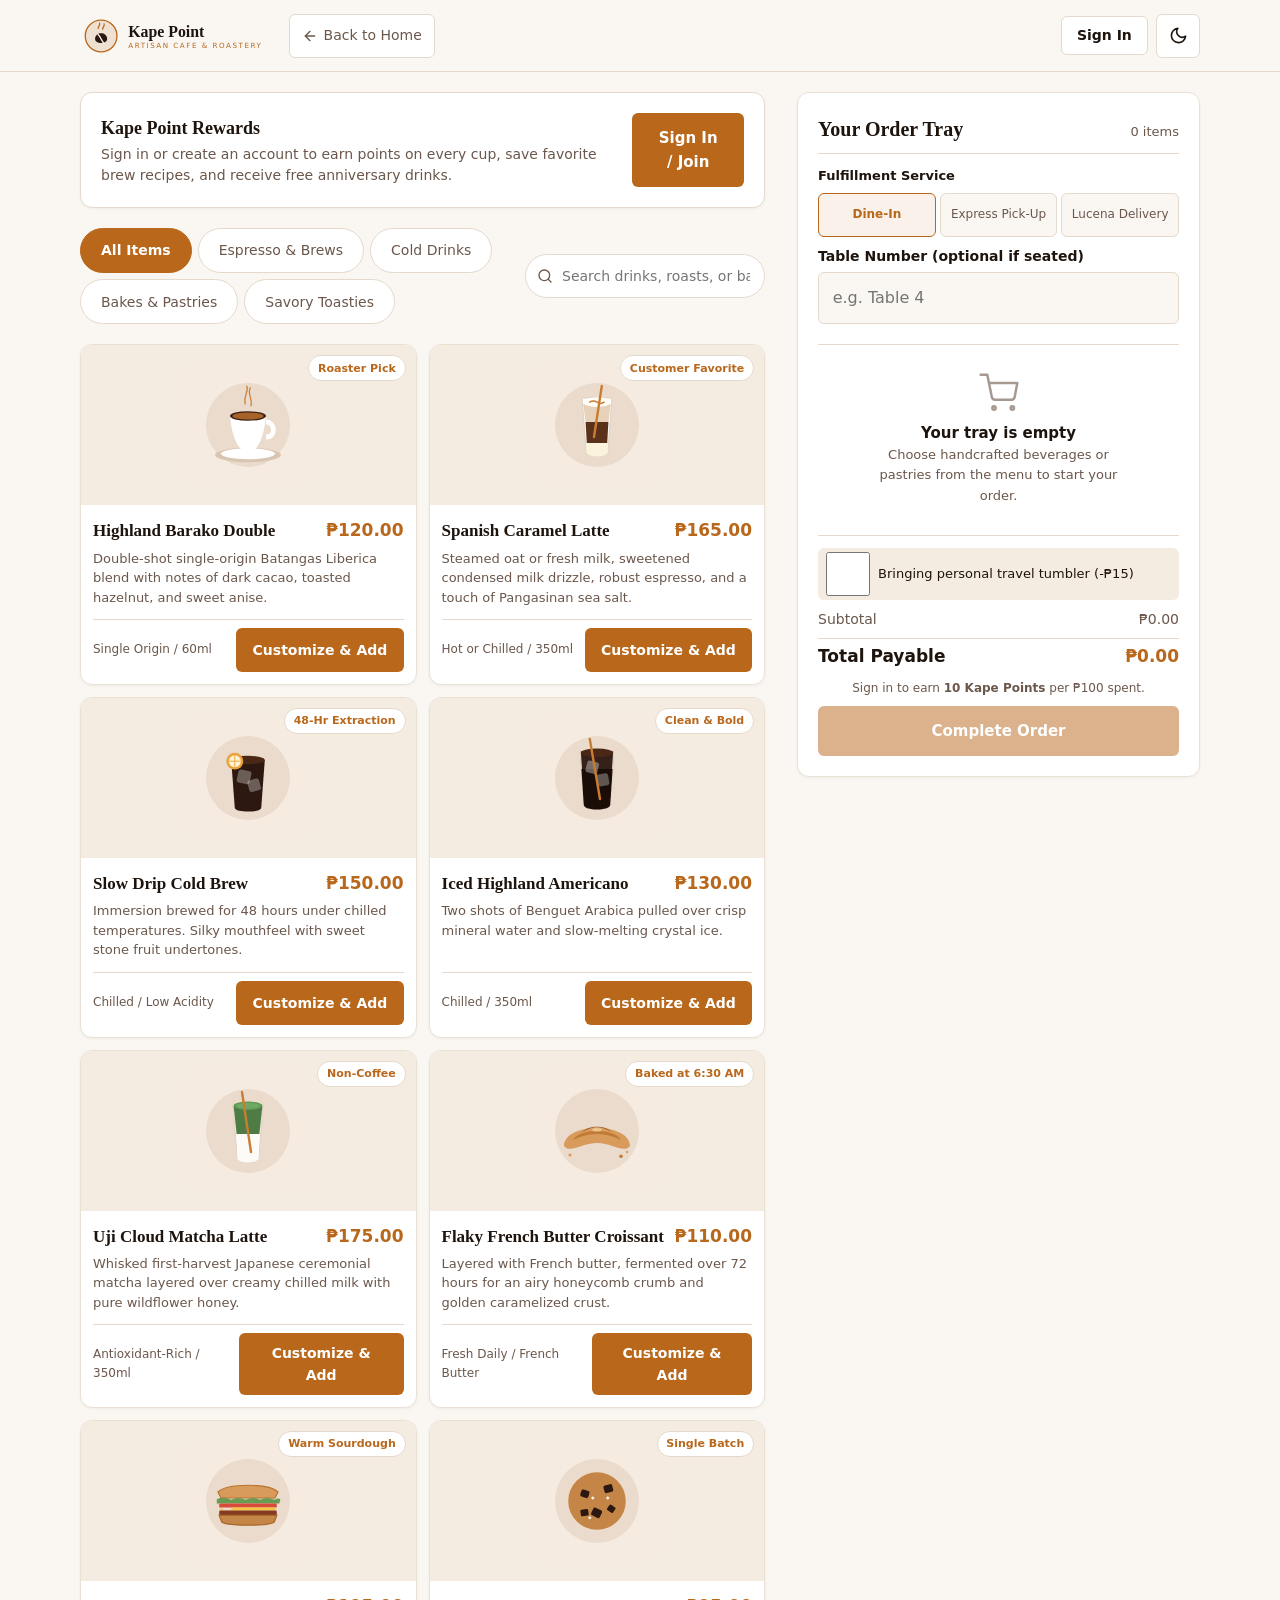
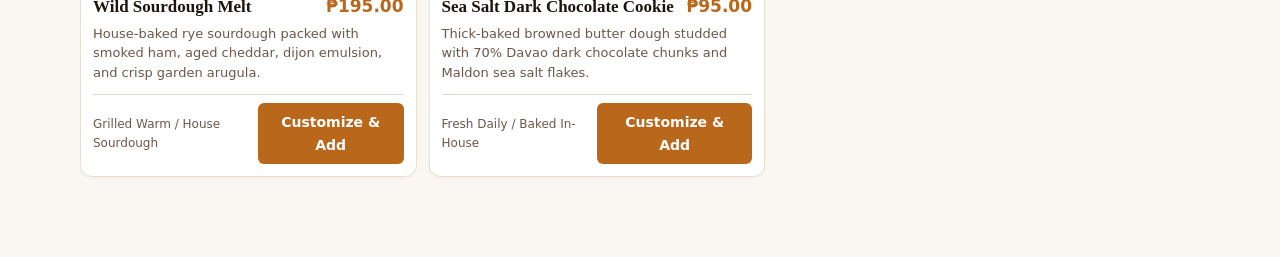
==== order.html @ 89e643cf "feat: implement online ordering portal with authentication, live tray, item customization, and recei" ====
<!DOCTYPE html>
<html lang="en">
<head>
  <meta charset="UTF-8">
  <meta name="viewport" content="width=device-width, initial-scale=1.0">
  <meta name="description" content="Kape Point Cafe - Order handcrafted single-origin coffee and artisan sourdough pastries online for dine-in table delivery or express pickup.">
  <title>Order Online | Kape Point Cafe &amp; Roastery</title>
  <link rel="stylesheet" href="./style.css">
</head>
<body class="order-page-body">
  <!-- Ordering Header -->
  <header class="site-header order-header" id="order-header">
    <div class="header-container">
      <div class="order-header-left">
        <a href="./index.html" class="brand-link" aria-label="Return to Kape Point Cafe Homepage">
          <svg class="brand-logo-svg" xmlns="http://www.w3.org/2000/svg" viewBox="0 0 250 56" width="180" height="42" fill="none" aria-hidden="true">
            <g transform="translate(6, 6)">
              <circle cx="22" cy="22" r="21" fill="var(--color-accent)" fill-opacity="0.15" stroke="var(--color-accent)" stroke-width="1.75"/>
              <path d="M14 26 C14 16, 30 16, 30 26 C30 33, 14 33, 14 26 Z" fill="var(--color-primary-mark)"/>
              <path d="M18 20 C22 24, 22 28, 26 32" stroke="var(--color-bg)" stroke-width="1.8" stroke-linecap="round"/>
              <path d="M18 12 C18 9, 21 8, 20 5" stroke="var(--color-accent)" stroke-width="1.6" stroke-linecap="round"/>
              <path d="M24 13 C24 10, 27 9, 26 6" stroke="var(--color-accent)" stroke-width="1.6" stroke-linecap="round"/>
            </g>
            <text x="64" y="29" font-family="Georgia, serif" font-size="21" font-weight="600" fill="var(--color-text)" class="brand-text-name">Kape Point</text>
            <text x="64" y="44" font-family="system-ui, -apple-system, sans-serif" font-size="9.5" font-weight="500" letter-spacing="2" fill="var(--color-accent)">ARTISAN CAFE &amp; ROASTERY</text>
          </svg>
        </a>
        <a href="./index.html" class="back-link">
          <svg width="16" height="16" viewBox="0 0 24 24" fill="none" stroke="currentColor" stroke-width="2" stroke-linecap="round" stroke-linejoin="round" aria-hidden="true"><line x1="19" y1="12" x2="5" y2="12"></line><polyline points="12 19 5 12 12 5"></polyline></svg>
          <span>Back to Home</span>
        </a>
      </div>

      <div class="order-header-right">
        <!-- Auth User State Container -->
        <div id="auth-header-container">
          <!-- Populated dynamically by order.js: either Sign In button or User Profile Badge -->
        </div>

        <!-- Theme Toggle -->
        <button id="theme-toggle" class="btn-icon theme-toggle-btn" aria-label="Toggle Dark and Light Mode" title="Toggle theme">
          <svg class="sun-icon" xmlns="http://www.w3.org/2000/svg" width="19" height="19" viewBox="0 0 24 24" fill="none" stroke="currentColor" stroke-width="2" stroke-linecap="round" stroke-linejoin="round" aria-hidden="true">
            <circle cx="12" cy="12" r="5"></circle>
            <line x1="12" y1="1" x2="12" y2="3"></line>
            <line x1="12" y1="21" x2="12" y2="23"></line>
            <line x1="4.22" y1="4.22" x2="5.64" y2="5.64"></line>
            <line x1="18.36" y1="18.36" x2="19.78" y2="19.78"></line>
            <line x1="1" y1="12" x2="3" y2="12"></line>
            <line x1="21" y1="12" x2="23" y2="12"></line>
            <line x1="4.22" y1="19.78" x2="5.64" y2="18.36"></line>
            <line x1="18.36" y1="5.64" x2="19.78" y2="4.22"></line>
          </svg>
          <svg class="moon-icon" xmlns="http://www.w3.org/2000/svg" width="19" height="19" viewBox="0 0 24 24" fill="none" stroke="currentColor" stroke-width="2" stroke-linecap="round" stroke-linejoin="round" aria-hidden="true">
            <path d="M21 12.79A9 9 0 1 1 11.21 3 7 7 0 0 0 21 12.79z"></path>
          </svg>
        </button>

        <!-- Mobile Floating Cart Toggle -->
        <button id="mobile-cart-toggle" class="btn btn-sm btn-primary mobile-cart-btn" aria-label="View Order Tray">
          <svg width="18" height="18" viewBox="0 0 24 24" fill="none" stroke="currentColor" stroke-width="2" stroke-linecap="round" stroke-linejoin="round" aria-hidden="true"><circle cx="9" cy="21" r="1"></circle><circle cx="20" cy="21" r="1"></circle><path d="M1 1h4l2.68 13.39a2 2 0 0 0 2 1.61h9.72a2 2 0 0 0 2-1.61L23 6H6"></path></svg>
          <span class="cart-badge-count" id="mobile-cart-count">0</span>
        </button>
      </div>
    </div>
  </header>

  <!-- Main Ordering Workspace -->
  <main class="order-main">
    <div class="container order-layout">
      <!-- Left Column: Catalog & Menu Browser -->
      <section class="order-catalog-section" aria-label="Order Menu Catalog">
        <!-- User Greeting & Rewards Banner -->
        <div class="rewards-banner" id="rewards-banner">
          <!-- Injected via order.js based on auth state -->
        </div>

        <!-- Catalog Toolbar: Search & Category Filter -->
        <div class="catalog-toolbar">
          <div class="order-filter-bar" role="tablist" aria-label="Filter Catalog">
            <button class="filter-btn active" data-category="all" role="tab" aria-selected="true">All Items</button>
            <button class="filter-btn" data-category="espresso" role="tab" aria-selected="false">Espresso &amp; Brews</button>
            <button class="filter-btn" data-category="cold" role="tab" aria-selected="false">Cold Drinks</button>
            <button class="filter-btn" data-category="pastry" role="tab" aria-selected="false">Bakes &amp; Pastries</button>
            <button class="filter-btn" data-category="savory" role="tab" aria-selected="false">Savory Toasties</button>
          </div>

          <div class="catalog-search-wrapper">
            <svg class="search-icon" width="16" height="16" viewBox="0 0 24 24" fill="none" stroke="currentColor" stroke-width="2" stroke-linecap="round" stroke-linejoin="round" aria-hidden="true"><circle cx="11" cy="11" r="8"></circle><line x1="21" y1="21" x2="16.65" y2="16.65"></line></svg>
            <input type="text" id="catalog-search" class="catalog-search-input" placeholder="Search drinks, roasts, or bakes..." aria-label="Search menu catalog">
          </div>
        </div>

        <!-- Catalog Items Grid -->
        <div class="order-grid" id="order-grid">
          <!-- Injected dynamically by order.js from menu database -->
        </div>
      </section>

      <!-- Right Column: Interactive Order Tray / Checkout Drawer -->
      <aside class="order-tray-sidebar" id="order-tray-sidebar" aria-label="Order Tray and Checkout">
        <div class="tray-container">
          <div class="tray-header">
            <h2 class="tray-title">Your Order Tray</h2>
            <span class="tray-item-counter" id="tray-item-counter">0 items</span>
          </div>

          <!-- Fulfillment Method Selector -->
          <div class="fulfillment-box">
            <label class="fulfillment-label">Fulfillment Service</label>
            <div class="fulfillment-options" role="radiogroup" aria-label="Fulfillment Type">
              <label class="fulfillment-pill active">
                <input type="radio" name="fulfillment" value="dine-in" checked>
                <span>Dine-In</span>
              </label>
              <label class="fulfillment-pill">
                <input type="radio" name="fulfillment" value="pickup">
                <span>Express Pick-Up</span>
              </label>
              <label class="fulfillment-pill">
                <input type="radio" name="fulfillment" value="delivery">
                <span>Lucena Delivery</span>
              </label>
            </div>

            <!-- Dynamic Detail Inputs based on fulfillment -->
            <div class="fulfillment-details" id="fulfillment-details">
              <div class="form-group" id="table-input-group">
                <label for="order-table-num">Table Number (optional if seated)</label>
                <input type="text" id="order-table-num" class="form-input" placeholder="e.g. Table 4">
              </div>
              <div class="form-group" id="address-input-group" style="display: none;">
                <label for="order-address">Delivery Address (Lucena City only)</label>
                <input type="text" id="order-address" class="form-input" placeholder="House/Bldg No., Street, Barangay">
              </div>
            </div>
          </div>

          <!-- Cart Items List Container -->
          <div class="tray-items-list" id="tray-items-list">
            <div class="empty-tray-state">
              <svg width="40" height="40" viewBox="0 0 24 24" fill="none" stroke="currentColor" stroke-width="1.5" stroke-linecap="round" stroke-linejoin="round" class="empty-icon" aria-hidden="true"><circle cx="9" cy="21" r="1"></circle><circle cx="20" cy="21" r="1"></circle><path d="M1 1h4l2.68 13.39a2 2 0 0 0 2 1.61h9.72a2 2 0 0 0 2-1.61L23 6H6"></path></svg>
              <p class="empty-title">Your tray is empty</p>
              <p class="empty-subtitle">Choose handcrafted beverages or pastries from the menu to start your order.</p>
            </div>
          </div>

          <!-- Pricing & Checkout Summary -->
          <div class="tray-summary">
            <!-- Tumbler discount perk -->
            <label class="discount-checkbox-label">
              <input type="checkbox" id="tumbler-discount-checkbox">
              <span>Bringing personal travel tumbler (-₱15)</span>
            </label>

            <div class="summary-line">
              <span>Subtotal</span>
              <span id="tray-subtotal">₱0.00</span>
            </div>
            <div class="summary-line discount-line" id="discount-row" style="display: none;">
              <span>Tumbler Discount</span>
              <span id="tray-discount">-₱15.00</span>
            </div>
            <div class="summary-line total-line">
              <span>Total Payable</span>
              <span class="total-amount" id="tray-total">₱0.00</span>
            </div>

            <!-- Points Earning Note -->
            <p class="points-reward-note" id="points-reward-note">
              Sign in to earn <strong>10 Kape Points</strong> per ₱100 spent.
            </p>

            <button id="checkout-btn" class="btn btn-primary btn-block checkout-submit-btn" disabled>
              Complete Order
            </button>
          </div>
        </div>
      </aside>
    </div>
  </main>

  <!-- Auth Modal: Sign In / Quick Guest Login -->
  <div class="modal-backdrop" id="auth-modal" role="dialog" aria-modal="true" aria-labelledby="auth-modal-title" aria-hidden="true">
    <div class="modal-container auth-modal-container">
      <div class="modal-header">
        <h2 id="auth-modal-title" class="modal-title">Sign In to Kape Point</h2>
        <button class="modal-close-btn" id="close-auth-modal-btn" aria-label="Close authentication dialog">&times;</button>
      </div>

      <div class="auth-modal-body">
        <p class="auth-modal-intro">
          Access your member perks, earn points on every handcrafted cup, and save your preferred coffee customization.
        </p>

        <!-- Quick Demo Sign-in for immediate testing -->
        <div class="quick-demo-auth">
          <button type="button" class="btn btn-secondary btn-block demo-signin-btn" id="quick-demo-btn">
            Quick Sign In as <strong>Juan Dela Cruz</strong> (120 Points)
          </button>
        </div>

        <div class="auth-divider">
          <span>Or sign in with email</span>
        </div>

        <form id="auth-form" class="auth-form" novalidate>
          <div class="form-feedback" id="auth-feedback" role="alert" aria-live="polite"></div>

          <div class="form-group">
            <label for="auth-name">Your Name</label>
            <input type="text" id="auth-name" class="form-input" placeholder="e.g. Maria Santos" required>
          </div>

          <div class="form-group">
            <label for="auth-email">Email Address</label>
            <input type="email" id="auth-email" class="form-input" placeholder="e.g. maria@example.com" required>
          </div>

          <button type="submit" class="btn btn-primary btn-block">Sign In &amp; Continue</button>
        </form>
      </div>
    </div>
  </div>

  <!-- Item Customization Modal -->
  <div class="modal-backdrop" id="customize-modal" role="dialog" aria-modal="true" aria-labelledby="customize-title" aria-hidden="true">
    <div class="modal-container customize-modal-container">
      <div class="modal-header">
        <div>
          <h2 id="customize-title" class="modal-title">Customize Item</h2>
          <span class="customize-base-price" id="customize-base-price">₱0.00</span>
        </div>
        <button class="modal-close-btn" id="close-customize-modal-btn" aria-label="Close customize dialog">&times;</button>
      </div>

      <div class="customize-modal-body">
        <!-- Item description summary -->
        <p class="customize-item-desc" id="customize-item-desc"></p>

        <!-- Milk Choice (only for coffee/drinks) -->
        <div class="custom-option-group" id="opt-milk-group">
          <label class="custom-group-label">Milk Selection</label>
          <div class="radio-pill-group">
            <label class="radio-pill active"><input type="radio" name="opt-milk" value="dairy" checked> Fresh Dairy (Included)</label>
            <label class="radio-pill"><input type="radio" name="opt-milk" value="oat"> Oat Milk (+₱30)</label>
            <label class="radio-pill"><input type="radio" name="opt-milk" value="almond"> Almond Milk (+₱30)</label>
          </div>
        </div>

        <!-- Sweetness Level -->
        <div class="custom-option-group" id="opt-sweet-group">
          <label class="custom-group-label">Sweetness Level</label>
          <div class="radio-pill-group">
            <label class="radio-pill active"><input type="radio" name="opt-sweet" value="100%" checked> 100% (Standard)</label>
            <label class="radio-pill"><input type="radio" name="opt-sweet" value="70%"> 70% (Less Sweet)</label>
            <label class="radio-pill"><input type="radio" name="opt-sweet" value="50%"> 50% (Half Sweet)</label>
            <label class="radio-pill"><input type="radio" name="opt-sweet" value="0%"> 0% (Unsweetened)</label>
          </div>
        </div>

        <!-- Temperature -->
        <div class="custom-option-group" id="opt-temp-group">
          <label class="custom-group-label">Serving Style</label>
          <div class="radio-pill-group">
            <label class="radio-pill active"><input type="radio" name="opt-temp" value="iced" checked> Chilled over Ice</label>
            <label class="radio-pill"><input type="radio" name="opt-temp" value="hot"> Steamed Hot</label>
          </div>
        </div>

        <!-- Extra Shot -->
        <div class="custom-option-group" id="opt-shot-group">
          <label class="custom-group-label">Espresso Intensity</label>
          <div class="radio-pill-group">
            <label class="radio-pill active"><input type="radio" name="opt-shot" value="standard" checked> Standard Extraction</label>
            <label class="radio-pill"><input type="radio" name="opt-shot" value="extra"> + Extra Highland Shot (+₱40)</label>
          </div>
        </div>

        <!-- Special Instruction -->
        <div class="form-group">
          <label for="customize-notes">Special Barista Instruction</label>
          <input type="text" id="customize-notes" class="form-input" placeholder="e.g. Less ice, extra hot, separate syrup">
        </div>

        <!-- Quantity Controls -->
        <div class="customize-qty-bar">
          <span class="qty-label">Quantity</span>
          <div class="qty-stepper">
            <button type="button" class="qty-btn" id="qty-minus" aria-label="Decrease quantity">-</button>
            <span class="qty-value" id="qty-val">1</span>
            <button type="button" class="qty-btn" id="qty-plus" aria-label="Increase quantity">+</button>
          </div>
        </div>

        <!-- Add Button -->
        <div class="modal-actions">
          <button type="button" class="btn btn-primary btn-block" id="confirm-add-item-btn">
            Add to Tray • <span id="customize-total-btn-price">₱0.00</span>
          </button>
        </div>
      </div>
    </div>
  </div>

  <!-- Order Receipt / Confirmation Modal -->
  <div class="modal-backdrop" id="receipt-modal" role="dialog" aria-modal="true" aria-labelledby="receipt-modal-title" aria-hidden="true">
    <div class="modal-container receipt-modal-container">
      <div class="receipt-header text-center">
        <div class="receipt-check-icon" aria-hidden="true">
          <svg width="28" height="28" viewBox="0 0 24 24" fill="none" stroke="currentColor" stroke-width="2.5" stroke-linecap="round" stroke-linejoin="round"><polyline points="20 6 9 17 4 12"></polyline></svg>
        </div>
        <h2 id="receipt-modal-title" class="receipt-title">Order Confirmed &amp; In Queue!</h2>
        <p class="receipt-ref" id="receipt-ref-code">Ref: #KP-2026-0000</p>
      </div>

      <div class="receipt-status-banner">
        <div class="status-clock-icon" aria-hidden="true">
          <svg width="20" height="20" viewBox="0 0 24 24" fill="none" stroke="currentColor" stroke-width="2"><circle cx="12" cy="12" r="10"></circle><polyline points="12 6 12 12 16 14"></polyline></svg>
        </div>
        <div>
          <strong>Estimated Preparation: 10 to 14 Minutes</strong>
          <p id="receipt-dispatch-instruction">Our baristas are preparing your roasts. Your tray will be brought directly to your table.</p>
        </div>
      </div>

      <div class="receipt-body">
        <h3 class="receipt-section-heading">Order Breakdown</h3>
        <ul class="receipt-items-list" id="receipt-items-list">
          <!-- Injected dynamically -->
        </ul>

        <div class="receipt-totals-box">
          <div class="summary-line">
            <span>Total Paid</span>
            <strong class="receipt-total-value" id="receipt-final-total">₱0.00</strong>
          </div>
          <div class="summary-line points-earned-line">
            <span>Points Earned</span>
            <span class="points-badge" id="receipt-points-earned">+0 Points</span>
          </div>
        </div>
      </div>

      <div class="receipt-actions">
        <button type="button" class="btn btn-secondary" id="receipt-close-btn">Return to Menu</button>
        <a href="./index.html" class="btn btn-primary">Back to Homepage</a>
      </div>
    </div>
  </div>

  <!-- Page Scripts -->
  <script src="./order.js"></script>
</body>
</html>
---- style.css ----
/* ==========================================================================
   Kape Point Cafe - Production Stylesheet
   Artisanal Roastery Visual Identity • Zero External Framework Dependencies
   WCAG AA Contrast Compliant • Mobile-First Responsive Architecture
   ========================================================================== */

/* --------------------------------------------------------------------------
   1. Design Tokens & Theme Variables
   -------------------------------------------------------------------------- */
:root {
  /* Brand Palette (Light Mode - Warm Linen Canvas) */
  --color-primary: #2C1810;
  --color-primary-mark: #2C1810;
  --color-secondary: #F5EBE1;
  --color-accent: #B8671B;
  --color-accent-hover: #9E5311;
  --color-accent-soft: rgba(184, 103, 27, 0.09);

  /* Backgrounds & Surfaces */
  --color-bg: #FAF7F2;
  --color-surface: #FFFFFF;
  --color-surface-subtle: #F4ECE1;
  --color-border: #E5D9CC;
  --color-card-border: #EAE1D5;

  /* Text & Contrast (WCAG AA Compliant) */
  --color-text: #1E140E;
  --color-text-muted: #6B574B;
  --color-text-inverse: #FFFFFF;

  /* Semantic Feedback */
  --color-success: #26732B;
  --color-success-bg: #EAF5EB;
  --color-error: #C62828;
  --color-error-bg: #FFEBEE;

  /* Typography Stacks */
  --font-sans: system-ui, -apple-system, BlinkMacSystemFont, "Segoe UI", Roboto, sans-serif;
  --font-serif: Georgia, Cambria, "Times New Roman", Times, serif;

  /* Spacing Scale */
  --space-2xs: 0.25rem;
  --space-xs: 0.5rem;
  --space-sm: 0.75rem;
  --space-md: 1.25rem;
  --space-lg: 2rem;
  --space-xl: 3.5rem;
  --space-2xl: 5rem;

  /* Border Radii */
  --radius-sm: 6px;
  --radius-md: 12px;
  --radius-lg: 18px;
  --radius-full: 9999px;

  /* Shadows (Subtle elevation without floating blur) */
  --shadow-sm: 0 1px 3px rgba(44, 24, 16, 0.05);
  --shadow-md: 0 4px 16px rgba(44, 24, 16, 0.07);
  --shadow-lg: 0 12px 32px rgba(44, 24, 16, 0.12);

  /* Layout */
  --max-width: 1160px;
  --header-height: 72px;

  /* Transitions */
  --transition-fast: 0.18s ease-out;
  --transition-base: 0.24s ease-out;
}

/* Dark Mode Tokens (Deep Espresso Roast Canvas) */
[data-theme="dark"] {
  --color-primary: #D98236;
  --color-primary-mark: #EDE4DC;
  --color-secondary: #241A14;
  --color-accent: #D98236;
  --color-accent-hover: #E8954F;
  --color-accent-soft: rgba(217, 130, 54, 0.16);

  --color-bg: #15100D;
  --color-surface: #201712;
  --color-surface-subtle: #2C201A;
  --color-border: #3B2D24;
  --color-card-border: #33251D;

  --color-text: #F5EFEB;
  --color-text-muted: #BBA99C;
  --color-text-inverse: #15100D;

  --color-success: #5DBB63;
  --color-success-bg: #162B1A;
  --color-error: #EF5350;
  --color-error-bg: #351717;

  --shadow-sm: 0 1px 3px rgba(0, 0, 0, 0.3);
  --shadow-md: 0 4px 16px rgba(0, 0, 0, 0.4);
  --shadow-lg: 0 12px 32px rgba(0, 0, 0, 0.55);
}

/* --------------------------------------------------------------------------
   2. Reset & Global Styles
   -------------------------------------------------------------------------- */
*, *::before, *::after {
  box-sizing: border-box;
  margin: 0;
  padding: 0;
}

html {
  font-family: var(--font-sans);
  font-size: 16px;
  line-height: 1.6;
  color: var(--color-text);
  background-color: var(--color-bg);
  scroll-behavior: smooth;
  scroll-padding-top: calc(var(--header-height) + 16px);
  -webkit-text-size-adjust: 100%;
}

body {
  min-height: 100vh;
  display: flex;
  flex-direction: column;
  background-color: var(--color-bg);
  color: var(--color-text);
  transition: background-color var(--transition-base), color var(--transition-base);
}

img, svg {
  display: block;
  max-width: 100%;
  height: auto;
}

a {
  color: inherit;
  text-decoration: none;
  transition: color var(--transition-fast);
}

ul {
  list-style: none;
}

button, input, select, textarea {
  font: inherit;
  color: inherit;
}

strong, b {
  font-weight: 600;
}

button {
  cursor: pointer;
  border: none;
  background: none;
}

:focus-visible {
  outline: 2px solid var(--color-accent);
  outline-offset: 3px;
}

/* Reduced Motion Override */
@media (prefers-reduced-motion: reduce) {
  html {
    scroll-behavior: auto;
  }
  *, *::before, *::after {
    animation-duration: 0.01ms !important;
    animation-iteration-count: 1 !important;
    transition-duration: 0.01ms !important;
  }
}

/* --------------------------------------------------------------------------
   3. Typography & Layout Containers
   -------------------------------------------------------------------------- */
.container {
  width: 100%;
  max-width: var(--max-width);
  margin-left: auto;
  margin-right: auto;
  padding-left: var(--space-md);
  padding-right: var(--space-md);
}

.text-center {
  text-align: center;
}

h1, h2, h3 {
  text-wrap: balance;
  color: var(--color-text);
}

.section-header {
  margin-bottom: var(--space-lg);
}

.section-title {
  font-family: var(--font-serif);
  font-size: 2rem;
  font-weight: 600;
  line-height: 1.25;
  margin-bottom: var(--space-xs);
  letter-spacing: -0.02em;
}

.section-subtitle {
  font-size: 1.0625rem;
  color: var(--color-text-muted);
  max-width: 600px;
  margin-left: auto;
  margin-right: auto;
  line-height: 1.6;
}

/* --------------------------------------------------------------------------
   4. Buttons & Interactive Controls
   -------------------------------------------------------------------------- */
.btn {
  display: inline-flex;
  align-items: center;
  justify-content: center;
  font-weight: 600;
  font-size: 0.9375rem;
  padding: 0.75rem 1.4rem;
  border-radius: var(--radius-sm);
  transition: background-color var(--transition-fast), border-color var(--transition-fast), transform var(--transition-fast);
  min-height: 44px;
}

.btn-primary {
  background-color: var(--color-accent);
  color: #FFFFFF;
  border: 1px solid transparent;
}

.btn-primary:hover {
  background-color: var(--color-accent-hover);
  transform: translateY(-1px);
}

.btn-secondary {
  background-color: var(--color-surface);
  color: var(--color-text);
  border: 1px solid var(--color-border);
}

.btn-secondary:hover {
  background-color: var(--color-surface-subtle);
  border-color: var(--color-accent);
}

.btn-sm {
  padding: 0.45rem 0.95rem;
  font-size: 0.875rem;
  min-height: 38px;
}

.btn-block {
  width: 100%;
}

.btn-icon {
  display: inline-flex;
  align-items: center;
  justify-content: center;
  width: 44px;
  height: 44px;
  min-width: 44px;
  min-height: 44px;
  flex-shrink: 0;
  border-radius: var(--radius-sm);
  border: 1px solid var(--color-border);
  background-color: var(--color-surface);
  color: var(--color-text);
  transition: border-color var(--transition-fast), color var(--transition-fast);
}

.btn-icon:hover {
  border-color: var(--color-accent);
  color: var(--color-accent);
}

.btn-text {
  font-size: 0.875rem;
  font-weight: 600;
  color: var(--color-accent);
  display: inline-flex;
  align-items: center;
  justify-content: center;
  padding: 8px 12px;
  border-radius: var(--radius-sm);
  min-height: 44px;
}

.btn-text:hover {
  background-color: var(--color-accent-soft);
}

/* --------------------------------------------------------------------------
   5. Site Header & Navigation
   -------------------------------------------------------------------------- */
.site-header {
  position: sticky;
  top: 0;
  z-index: 1000;
  height: var(--header-height);
  background-color: var(--color-bg);
  border-bottom: 1px solid var(--color-border);
  transition: background-color var(--transition-base), border-color var(--transition-base);
}

.header-container {
  max-width: var(--max-width);
  margin-left: auto;
  margin-right: auto;
  padding: 0 var(--space-md);
  height: 100%;
  display: flex;
  align-items: center;
  justify-content: space-between;
}

.brand-link {
  display: flex;
  align-items: center;
}

.brand-logo-svg {
  display: block;
  height: 44px;
  width: auto;
}

.brand-text-name {
  fill: var(--color-text);
}

.header-actions {
  display: flex;
  align-items: center;
  gap: var(--space-xs);
}

.theme-toggle-btn .sun-icon {
  display: none;
}
.theme-toggle-btn .moon-icon {
  display: block;
}

[data-theme="dark"] .theme-toggle-btn .sun-icon {
  display: block;
}
[data-theme="dark"] .theme-toggle-btn .moon-icon {
  display: none;
}

.nav-cta {
  display: none;
}

/* Mobile Hamburger Menu */
.hamburger-btn {
  display: flex;
  flex-direction: column;
  justify-content: space-between;
  width: 44px;
  height: 44px;
  padding: 13px 10px;
  border-radius: var(--radius-sm);
  border: 1px solid var(--color-border);
  background-color: var(--color-surface);
}

.hamburger-bar {
  width: 100%;
  height: 2px;
  background-color: var(--color-text);
  border-radius: 2px;
  transition: transform var(--transition-fast), opacity var(--transition-fast);
}

.hamburger-btn.active .hamburger-bar:nth-child(1) {
  transform: translateY(6px) rotate(45deg);
}
.hamburger-btn.active .hamburger-bar:nth-child(2) {
  opacity: 0;
}
.hamburger-btn.active .hamburger-bar:nth-child(3) {
  transform: translateY(-6px) rotate(-45deg);
}

.main-nav {
  position: absolute;
  top: var(--header-height);
  left: 0;
  width: 100%;
  background-color: var(--color-surface);
  border-bottom: 1px solid var(--color-border);
  box-shadow: var(--shadow-md);
  padding: var(--space-sm);
  display: none;
}

.main-nav.open {
  display: block;
}

.nav-list {
  display: flex;
  flex-direction: column;
  gap: 2px;
}

.nav-link {
  display: block;
  padding: 0.7rem var(--space-md);
  font-weight: 500;
  font-size: 0.9375rem;
  border-radius: var(--radius-sm);
  color: var(--color-text);
}

.nav-link:hover, .nav-link:focus {
  background-color: var(--color-accent-soft);
  color: var(--color-accent);
}

/* --------------------------------------------------------------------------
   6. Hero Section
   -------------------------------------------------------------------------- */
.hero-section {
  padding: var(--space-xl) 0;
  background-color: var(--color-bg);
  border-bottom: 1px solid var(--color-border);
}

.hero-grid {
  display: flex;
  flex-direction: column;
  gap: var(--space-lg);
}

.hero-content {
  display: flex;
  flex-direction: column;
  align-items: flex-start;
}

.heritage-badge {
  display: inline-flex;
  align-items: center;
  gap: 6px;
  padding: 0.35rem 0.85rem;
  background-color: var(--color-surface);
  border: 1px solid var(--color-border);
  color: var(--color-accent);
  font-size: 0.8125rem;
  font-weight: 600;
  border-radius: var(--radius-full);
  margin-bottom: var(--space-sm);
}

.badge-dot {
  width: 7px;
  height: 7px;
  border-radius: var(--radius-full);
  background-color: var(--color-accent);
}

.hero-title {
  font-family: var(--font-serif);
  font-size: 2.375rem;
  font-weight: 600;
  line-height: 1.18;
  color: var(--color-text);
  margin-bottom: var(--space-sm);
  letter-spacing: -0.02em;
}

.hero-description {
  font-size: 1.0625rem;
  line-height: 1.7;
  color: var(--color-text-muted);
  margin-bottom: var(--space-md);
  max-width: 540px;
}

.hero-actions {
  display: flex;
  flex-wrap: wrap;
  gap: var(--space-xs);
  margin-bottom: var(--space-md);
  width: 100%;
}

.hero-actions .btn {
  flex: 1 1 auto;
}

.origin-strip {
  display: flex;
  flex-wrap: wrap;
  align-items: center;
  gap: 6px;
  font-size: 0.8125rem;
  color: var(--color-text-muted);
  padding-top: var(--space-sm);
  border-top: 1px solid var(--color-border);
  width: 100%;
}

.origin-label {
  font-weight: 600;
  color: var(--color-text);
  margin-right: 4px;
}

.origin-tag {
  background-color: var(--color-surface);
  border: 1px solid var(--color-border);
  padding: 0.2rem 0.6rem;
  border-radius: var(--radius-full);
}

.hero-visual {
  display: flex;
  justify-content: center;
  align-items: center;
}

.hero-art-frame {
  width: 100%;
  max-width: 440px;
  background-color: var(--color-surface);
  border: 1px solid var(--color-card-border);
  border-radius: var(--radius-md);
  padding: var(--space-md);
  box-shadow: var(--shadow-sm);
}

.art-caption {
  display: flex;
  justify-content: space-between;
  align-items: center;
  margin-top: var(--space-sm);
  padding-top: var(--space-xs);
  border-top: 1px solid var(--color-border);
}

.caption-title {
  font-size: 0.875rem;
  font-weight: 600;
  color: var(--color-text);
}

.caption-sub {
  font-size: 0.75rem;
  color: var(--color-text-muted);
}

/* --------------------------------------------------------------------------
   7. About Section
   -------------------------------------------------------------------------- */
.about-section {
  padding: var(--space-2xl) 0;
  background-color: var(--color-surface);
  border-bottom: 1px solid var(--color-border);
}

.about-grid {
  display: flex;
  flex-direction: column;
  gap: var(--space-lg);
}

.about-visual {
  display: flex;
  justify-content: center;
  align-items: center;
}

.about-media-card {
  background-color: var(--color-bg);
  border: 1px solid var(--color-border);
  border-radius: var(--radius-md);
  padding: var(--space-md);
  display: flex;
  align-items: center;
  justify-content: center;
}

.about-image {
  max-width: 260px;
}

.section-lead {
  font-size: 1.125rem;
  font-weight: 500;
  color: var(--color-text);
  margin-bottom: var(--space-xs);
  line-height: 1.5;
}

.section-text {
  font-size: 0.9375rem;
  color: var(--color-text-muted);
  line-height: 1.7;
  margin-bottom: var(--space-md);
}

.pillars-list {
  display: flex;
  flex-direction: column;
  gap: var(--space-sm);
}

.pillar-item {
  padding: var(--space-sm) var(--space-md);
  background-color: var(--color-bg);
  border: 1px solid var(--color-border);
  border-radius: var(--radius-sm);
}

.pillar-title {
  font-size: 0.9375rem;
  font-weight: 600;
  color: var(--color-text);
  margin-bottom: 2px;
}

.pillar-text {
  font-size: 0.8125rem;
  color: var(--color-text-muted);
  line-height: 1.5;
}

/* --------------------------------------------------------------------------
   8. Features Section
   -------------------------------------------------------------------------- */
.features-section {
  padding: var(--space-2xl) 0;
  background-color: var(--color-bg);
  border-bottom: 1px solid var(--color-border);
}

.features-grid {
  display: grid;
  grid-template-columns: 1fr;
  gap: var(--space-md);
}

.feature-card {
  background-color: var(--color-surface);
  border: 1px solid var(--color-card-border);
  border-radius: var(--radius-md);
  padding: var(--space-md);
  box-shadow: var(--shadow-sm);
}

.feature-icon-wrapper {
  margin-bottom: var(--space-sm);
}

.feature-icon {
  width: 56px;
  height: 56px;
}

.feature-title {
  font-family: var(--font-serif);
  font-size: 1.25rem;
  font-weight: 600;
  color: var(--color-text);
  margin-bottom: var(--space-2xs);
}

.feature-description {
  font-size: 0.9375rem;
  color: var(--color-text-muted);
  line-height: 1.6;
}

/* --------------------------------------------------------------------------
   9. Products Showcase & Filterable Menu Section
   -------------------------------------------------------------------------- */
.menu-section {
  padding: var(--space-2xl) 0;
  background-color: var(--color-surface);
  border-bottom: 1px solid var(--color-border);
}

.menu-filter-bar {
  display: flex;
  flex-wrap: wrap;
  justify-content: center;
  gap: var(--space-2xs);
  margin-bottom: var(--space-lg);
}

.filter-btn {
  padding: 0.65rem 1.25rem;
  font-size: 0.875rem;
  font-weight: 500;
  border-radius: var(--radius-full);
  border: 1px solid var(--color-border);
  background-color: var(--color-surface);
  color: var(--color-text-muted);
  transition: border-color var(--transition-fast), color var(--transition-fast), background-color var(--transition-fast);
  min-height: 44px;
  display: inline-flex;
  align-items: center;
  justify-content: center;
}

.filter-btn:hover {
  border-color: var(--color-accent);
  color: var(--color-accent);
}

.filter-btn.active {
  background-color: var(--color-accent);
  border-color: var(--color-accent);
  color: #FFFFFF;
  font-weight: 600;
}

.menu-grid {
  display: grid;
  grid-template-columns: 1fr;
  gap: var(--space-md);
}

.menu-card {
  background-color: var(--color-bg);
  border: 1px solid var(--color-card-border);
  border-radius: var(--radius-md);
  overflow: hidden;
  display: flex;
  flex-direction: column;
}

.menu-card.hidden {
  display: none;
}

.menu-card-image {
  position: relative;
  background-color: var(--color-surface-subtle);
  display: flex;
  align-items: center;
  justify-content: center;
  padding: var(--space-md);
}

.menu-card-image img {
  width: 140px;
  height: 140px;
}

.item-tag {
  position: absolute;
  top: 10px;
  right: 10px;
  font-size: 0.6875rem;
  font-weight: 600;
  padding: 0.2rem 0.55rem;
  border-radius: var(--radius-full);
  background-color: var(--color-surface);
  border: 1px solid var(--color-border);
  color: var(--color-accent);
}

.menu-card-content {
  padding: var(--space-md);
  display: flex;
  flex-direction: column;
  flex-grow: 1;
}

.menu-card-header {
  display: flex;
  align-items: baseline;
  justify-content: space-between;
  margin-bottom: var(--space-2xs);
}

.menu-item-name {
  font-family: var(--font-serif);
  font-size: 1.125rem;
  font-weight: 600;
  color: var(--color-text);
}

.menu-item-price {
  font-weight: 600;
  font-size: 1.125rem;
  color: var(--color-accent);
}

.menu-item-desc {
  font-size: 0.875rem;
  color: var(--color-text-muted);
  line-height: 1.5;
  margin-bottom: var(--space-md);
  flex-grow: 1;
}

.menu-card-footer {
  display: flex;
  align-items: center;
  justify-content: space-between;
  border-top: 1px solid var(--color-border);
  padding-top: var(--space-xs);
}

.ingredient-info {
  font-size: 0.75rem;
  color: var(--color-text-muted);
}

.menu-notice-card {
  margin-top: var(--space-lg);
  padding: var(--space-md);
  background-color: var(--color-surface-subtle);
  border-radius: var(--radius-sm);
  border: 1px solid var(--color-border);
  font-size: 0.875rem;
  color: var(--color-text-muted);
  text-align: center;
}

/* --------------------------------------------------------------------------
   10. Reviews & Testimonials Section
   -------------------------------------------------------------------------- */
.reviews-section {
  padding: var(--space-2xl) 0;
  background-color: var(--color-bg);
  border-bottom: 1px solid var(--color-border);
}

.reviews-grid {
  display: grid;
  grid-template-columns: 1fr;
  gap: var(--space-md);
}

.review-card {
  background-color: var(--color-surface);
  border: 1px solid var(--color-card-border);
  border-radius: var(--radius-md);
  padding: var(--space-md);
  display: flex;
  flex-direction: column;
}

.review-stars {
  color: #D98236;
  font-size: 1rem;
  letter-spacing: 2px;
  margin-bottom: var(--space-xs);
}

.review-quote {
  font-size: 0.9375rem;
  color: var(--color-text);
  line-height: 1.6;
  margin-bottom: var(--space-md);
  flex-grow: 1;
}

.reviewer-meta {
  display: flex;
  align-items: center;
  gap: var(--space-xs);
}

.reviewer-avatar {
  width: 38px;
  height: 38px;
  border-radius: var(--radius-full);
  background-color: var(--color-secondary);
  color: var(--color-primary);
  display: flex;
  align-items: center;
  justify-content: center;
  font-weight: 600;
  font-size: 0.875rem;
}

[data-theme="dark"] .reviewer-avatar {
  background-color: var(--color-surface-subtle);
  color: var(--color-accent);
}

.reviewer-name {
  display: block;
  font-weight: 600;
  font-style: normal;
  font-size: 0.875rem;
  color: var(--color-text);
}

.reviewer-role {
  display: block;
  font-size: 0.75rem;
  color: var(--color-text-muted);
}

/* --------------------------------------------------------------------------
   11. Operating Hours & Location Section
   -------------------------------------------------------------------------- */
.hours-section {
  padding: var(--space-2xl) 0;
  background-color: var(--color-surface);
  border-bottom: 1px solid var(--color-border);
}

.hours-grid {
  display: grid;
  grid-template-columns: 1fr;
  gap: var(--space-lg);
}

.hours-intro {
  color: var(--color-text-muted);
  font-size: 0.9375rem;
  margin-bottom: var(--space-md);
}

.hours-list {
  display: flex;
  flex-direction: column;
  gap: 6px;
  margin-bottom: var(--space-md);
}

.hours-row {
  display: flex;
  align-items: center;
  justify-content: space-between;
  padding: 0.75rem var(--space-md);
  background-color: var(--color-bg);
  border: 1px solid var(--color-border);
  border-radius: var(--radius-sm);
  font-size: 0.9375rem;
}

.hours-row.highlight-row {
  background-color: var(--color-accent-soft);
  border-color: var(--color-accent);
}

.day-with-badge {
  display: flex;
  align-items: center;
  gap: 8px;
}

.schedule-badge {
  font-size: 0.6875rem;
  font-weight: 600;
  padding: 2px 7px;
  background-color: var(--color-accent);
  color: #FFFFFF;
  border-radius: var(--radius-full);
}

.current-status {
  display: inline-flex;
  align-items: center;
  gap: var(--space-xs);
  padding: 0.45rem 0.85rem;
  border-radius: var(--radius-full);
  background-color: var(--color-surface-subtle);
  border: 1px solid var(--color-border);
  font-size: 0.8125rem;
  font-weight: 600;
}

.status-indicator {
  width: 9px;
  height: 9px;
  border-radius: var(--radius-full);
  background-color: var(--color-success);
}

.status-indicator.closed {
  background-color: var(--color-error);
}

.location-address {
  font-size: 0.9375rem;
  line-height: 1.6;
  color: var(--color-text-muted);
  margin-bottom: var(--space-md);
}

.location-address strong {
  color: var(--color-text);
  font-size: 1rem;
}

.amenities-grid {
  display: grid;
  grid-template-columns: 1fr;
  gap: var(--space-xs);
}

.amenity-item {
  display: flex;
  align-items: flex-start;
  gap: var(--space-xs);
  padding: var(--space-sm);
  background-color: var(--color-bg);
  border: 1px solid var(--color-border);
  border-radius: var(--radius-sm);
}

.amenity-icon-svg {
  width: 36px;
  height: 36px;
  display: flex;
  align-items: center;
  justify-content: center;
  background-color: var(--color-surface);
  border: 1px solid var(--color-border);
  border-radius: var(--radius-sm);
  color: var(--color-accent);
  flex-shrink: 0;
}

.amenity-item strong {
  display: block;
  font-size: 0.875rem;
  font-weight: 600;
  color: var(--color-text);
  margin-bottom: 2px;
}

.amenity-item p {
  font-size: 0.75rem;
  color: var(--color-text-muted);
}

/* --------------------------------------------------------------------------
   12. Contact Form & Direct Cards Section
   -------------------------------------------------------------------------- */
.contact-section {
  padding: var(--space-2xl) 0;
  background-color: var(--color-bg);
  border-bottom: 1px solid var(--color-border);
}

.contact-grid {
  display: grid;
  grid-template-columns: 1fr;
  gap: var(--space-lg);
}

.contact-form {
  background-color: var(--color-surface);
  border: 1px solid var(--color-card-border);
  border-radius: var(--radius-md);
  padding: var(--space-md);
  box-shadow: var(--shadow-sm);
}

.form-group {
  margin-bottom: var(--space-sm);
  display: flex;
  flex-direction: column;
}

.form-group label {
  font-size: 0.875rem;
  font-weight: 600;
  color: var(--color-text);
  margin-bottom: 0.3rem;
}

.required {
  color: var(--color-accent);
}

.form-input, .form-textarea {
  width: 100%;
  padding: 0.75rem 0.85rem;
  min-height: 44px;
  border: 1px solid var(--color-border);
  border-radius: var(--radius-sm);
  background-color: var(--color-bg);
  color: var(--color-text);
  transition: border-color var(--transition-fast);
}

.form-select {
  width: 100%;
  padding: 0.75rem 2.2rem 0.75rem 0.85rem;
  min-height: 44px;
  height: 44px;
  border: 1px solid var(--color-border);
  border-radius: var(--radius-sm);
  background-color: var(--color-bg);
  color: var(--color-text);
  -webkit-appearance: none;
  appearance: none;
  background-image: url("data:image/svg+xml,%3Csvg xmlns='http://www.w3.org/2000/svg' width='16' height='16' viewBox='0 0 24 24' fill='none' stroke='%23C87D32' stroke-width='2' stroke-linecap='round' stroke-linejoin='round'%3E%3Cpolyline points='6 9 12 15 18 9'%3E%3C/polyline%3E%3C/svg%3E");
  background-repeat: no-repeat;
  background-position: right 12px center;
  background-size: 16px;
  transition: border-color var(--transition-fast);
}

.form-input:focus, .form-select:focus, .form-textarea:focus {
  border-color: var(--color-accent);
  background-color: var(--color-surface);
}

.form-row {
  display: flex;
  flex-direction: column;
  gap: var(--space-sm);
}

.field-error {
  font-size: 0.75rem;
  color: var(--color-error);
  margin-top: 4px;
  min-height: 16px;
}

.form-feedback {
  padding: 0.75rem var(--space-md);
  border-radius: var(--radius-sm);
  margin-bottom: var(--space-sm);
  font-size: 0.875rem;
  display: none;
}

.form-feedback.success {
  display: block;
  background-color: var(--color-success-bg);
  color: var(--color-success);
  border: 1px solid var(--color-success);
}

.form-feedback.error {
  display: block;
  background-color: var(--color-error-bg);
  color: var(--color-error);
  border: 1px solid var(--color-error);
}

.contact-cards {
  display: flex;
  flex-direction: column;
  gap: var(--space-xs);
}

.info-card {
  display: flex;
  align-items: flex-start;
  gap: var(--space-sm);
  padding: var(--space-sm) var(--space-md);
  background-color: var(--color-surface);
  border: 1px solid var(--color-card-border);
  border-radius: var(--radius-md);
}

.info-icon-box {
  background-color: var(--color-surface-subtle);
  border: 1px solid var(--color-border);
  color: var(--color-accent);
  width: 44px;
  height: 44px;
  display: flex;
  align-items: center;
  justify-content: center;
  border-radius: var(--radius-sm);
  flex-shrink: 0;
}

.info-body h3 {
  font-size: 0.9375rem;
  font-weight: 600;
  color: var(--color-text);
  margin-bottom: 2px;
}

.info-val {
  font-size: 0.9375rem;
  font-weight: 600;
  color: var(--color-accent);
}

.info-sub {
  font-size: 0.8125rem;
  color: var(--color-text-muted);
}

.reward-card {
  background-color: var(--color-surface-subtle);
  border-color: var(--color-border);
}

/* --------------------------------------------------------------------------
   13. Interactive Modal Dialog
   -------------------------------------------------------------------------- */
.modal-backdrop {
  position: fixed;
  top: 0;
  left: 0;
  width: 100%;
  height: 100%;
  background-color: rgba(20, 14, 11, 0.65);
  backdrop-filter: blur(4px);
  z-index: 2000;
  display: none;
  align-items: center;
  justify-content: center;
  padding: var(--space-md);
}

.modal-backdrop.active {
  display: flex;
}

.modal-container {
  background-color: var(--color-surface);
  border: 1px solid var(--color-border);
  border-radius: var(--radius-md);
  width: 100%;
  max-width: 520px;
  max-height: 90vh;
  overflow-y: auto;
  padding: var(--space-md);
  box-shadow: var(--shadow-lg);
  animation: modalEnter 0.22s ease-out;
}

@keyframes modalEnter {
  from {
    opacity: 0;
    transform: scale(0.96) translateY(8px);
  }
  to {
    opacity: 1;
    transform: scale(1) translateY(0);
  }
}

.modal-header {
  display: flex;
  align-items: center;
  justify-content: space-between;
  margin-bottom: var(--space-sm);
  border-bottom: 1px solid var(--color-border);
  padding-bottom: var(--space-xs);
}

.modal-title {
  font-family: var(--font-serif);
  font-size: 1.25rem;
  font-weight: 600;
  color: var(--color-text);
}

.modal-close-btn {
  font-size: 1.75rem;
  color: var(--color-text-muted);
  width: 36px;
  height: 36px;
  display: flex;
  align-items: center;
  justify-content: center;
  border-radius: var(--radius-sm);
}

.modal-close-btn:hover {
  color: var(--color-text);
  background-color: var(--color-surface-subtle);
}

.modal-actions {
  display: flex;
  justify-content: flex-end;
  gap: var(--space-xs);
  margin-top: var(--space-md);
}

.modal-feedback {
  padding: 0.65rem var(--space-md);
  border-radius: var(--radius-sm);
  margin-bottom: var(--space-sm);
  font-size: 0.875rem;
  display: none;
}

.modal-feedback.success {
  display: block;
  background-color: var(--color-success-bg);
  color: var(--color-success);
  border: 1px solid var(--color-success);
}

/* --------------------------------------------------------------------------
   14. Footer Section
   -------------------------------------------------------------------------- */
.site-footer {
  background-color: var(--color-surface);
  border-top: 1px solid var(--color-border);
  padding-top: var(--space-xl);
}

.footer-grid {
  display: grid;
  grid-template-columns: 1fr;
  gap: var(--space-lg);
  padding-bottom: var(--space-lg);
}

.footer-brand .footer-logo-svg {
  height: 38px;
  width: auto;
  margin-bottom: var(--space-xs);
}

.footer-tagline {
  font-size: 0.875rem;
  color: var(--color-text-muted);
  margin-bottom: var(--space-2xs);
  line-height: 1.6;
}

.footer-credit {
  font-size: 0.75rem;
  color: var(--color-accent);
  font-weight: 500;
}

.footer-heading {
  font-family: var(--font-serif);
  font-size: 1.0625rem;
  font-weight: 600;
  color: var(--color-text);
  margin-bottom: var(--space-xs);
}

.footer-links {
  display: flex;
  flex-direction: column;
  gap: 0.2rem;
}

.footer-links a {
  font-size: 0.875rem;
  color: var(--color-text-muted);
  display: inline-flex;
  align-items: center;
  min-height: 44px;
  min-width: 44px;
}

.footer-links a:hover {
  color: var(--color-accent);
}

.footer-hours p {
  font-size: 0.875rem;
  color: var(--color-text-muted);
  margin-bottom: 0.2rem;
}

.footer-note {
  font-size: 0.75rem;
  color: var(--color-accent);
  margin-top: var(--space-2xs);
}

.footer-social p {
  font-size: 0.875rem;
  color: var(--color-text-muted);
  margin-bottom: var(--space-xs);
}

.social-links {
  display: flex;
  gap: var(--space-xs);
}

.social-icon {
  width: 44px;
  height: 44px;
  display: flex;
  align-items: center;
  justify-content: center;
  border-radius: var(--radius-sm);
  background-color: var(--color-surface-subtle);
  color: var(--color-text-muted);
  border: 1px solid var(--color-border);
  transition: color var(--transition-fast), border-color var(--transition-fast);
}

.social-icon:hover {
  color: var(--color-accent);
  border-color: var(--color-accent);
}

.footer-bottom {
  border-top: 1px solid var(--color-border);
  padding: var(--space-sm) 0;
  background-color: var(--color-bg);
}

.footer-bottom-inner {
  display: flex;
  flex-direction: column;
  gap: var(--space-2xs);
  align-items: center;
  text-align: center;
  font-size: 0.8125rem;
  color: var(--color-text-muted);
}

/* --------------------------------------------------------------------------
   15. Responsive Viewport Adaptations
   -------------------------------------------------------------------------- */

/* Tablet (640px and up) */
@media (min-width: 640px) {
  .hero-title {
    font-size: 2.75rem;
  }

  .features-grid {
    grid-template-columns: repeat(2, 1fr);
  }

  .menu-grid {
    grid-template-columns: repeat(2, 1fr);
  }

  .form-row {
    flex-direction: row;
  }

  .form-row .form-group {
    flex: 1;
  }

  .amenities-grid {
    grid-template-columns: 1fr 1fr;
  }

  .footer-grid {
    grid-template-columns: repeat(2, 1fr);
  }

  .footer-bottom-inner {
    flex-direction: row;
    justify-content: space-between;
  }
}

/* Desktop (1024px and up) */
@media (min-width: 1024px) {
  .hamburger-btn {
    display: none;
  }

  .main-nav {
    position: static;
    display: block;
    width: auto;
    background: none;
    border: none;
    box-shadow: none;
    padding: 0;
  }

  .nav-list {
    flex-direction: row;
    gap: 4px;
  }

  .nav-link {
    padding: 0.5rem 0.85rem;
  }

  .nav-cta {
    display: inline-flex;
  }

  .hero-grid {
    flex-direction: row;
    align-items: center;
    justify-content: space-between;
  }

  .hero-content {
    flex: 1;
    max-width: 580px;
  }

  .hero-visual {
    flex: 1;
    justify-content: flex-end;
  }

  .about-grid {
    flex-direction: row;
    align-items: center;
    gap: var(--space-xl);
  }

  .about-visual {
    flex: 1;
  }

  .about-content {
    flex: 1.2;
  }

  .features-grid {
    grid-template-columns: repeat(3, 1fr);
  }

  .menu-grid {
    grid-template-columns: repeat(3, 1fr);
  }

  .reviews-grid {
    grid-template-columns: repeat(3, 1fr);
  }

  .hours-grid {
    grid-template-columns: 1.2fr 1fr;
  }

  .contact-grid {
    grid-template-columns: 1.3fr 1fr;
  }

  .footer-grid {
    grid-template-columns: 2fr 1fr 1.2fr 1.2fr;
  }
}

/* ==========================================================================
   16. Customer Ordering Portal Styles (order.html)
   ========================================================================== */
.order-page-body {
  background-color: var(--color-bg);
}

.order-header-left {
  display: flex;
  align-items: center;
  gap: var(--space-md);
}

.back-link {
  display: inline-flex;
  align-items: center;
  gap: 6px;
  font-size: 0.875rem;
  font-weight: 500;
  color: var(--color-text-muted);
  padding: 6px 12px;
  border-radius: var(--radius-sm);
  background-color: var(--color-surface);
  border: 1px solid var(--color-border);
  min-height: 44px;
}

.back-link:hover {
  color: var(--color-accent);
  border-color: var(--color-accent);
}

.order-header-right {
  display: flex;
  align-items: center;
  gap: var(--space-xs);
}

/* Authenticated User Pill Badge */
.user-profile-badge {
  display: flex;
  align-items: center;
  gap: 8px;
  padding: 4px 10px;
  background-color: var(--color-surface);
  border: 1px solid var(--color-border);
  border-radius: var(--radius-full);
}

.user-avatar-circle {
  width: 32px;
  height: 32px;
  border-radius: var(--radius-full);
  background-color: var(--color-accent);
  color: #FFFFFF;
  display: flex;
  align-items: center;
  justify-content: center;
  font-size: 0.8125rem;
  font-weight: 600;
}

.user-meta-text {
  display: flex;
  flex-direction: column;
}

.user-display-name {
  font-size: 0.8125rem;
  font-weight: 600;
  color: var(--color-text);
  line-height: 1.2;
}

.user-points-pill {
  font-size: 0.6875rem;
  font-weight: 600;
  color: var(--color-accent);
}

.user-signout-btn {
  font-size: 0.75rem;
  color: var(--color-text-muted);
  padding: 8px 12px;
  min-height: 44px;
  display: inline-flex;
  align-items: center;
}

.user-signout-btn:hover {
  color: var(--color-error);
}

.add-item-trigger-btn {
  min-height: 44px;
}

/* Mobile Cart Button */
.mobile-cart-btn {
  position: relative;
  display: inline-flex;
  min-height: 44px;
  min-width: 44px;
}

@media (min-width: 1024px) {
  .mobile-cart-btn {
    display: none;
  }
}

.cart-badge-count {
  position: absolute;
  top: -4px;
  right: -4px;
  background-color: var(--color-accent);
  color: #FFFFFF;
  font-size: 0.6875rem;
  font-weight: 600;
  width: 18px;
  height: 18px;
  border-radius: var(--radius-full);
  display: flex;
  align-items: center;
  justify-content: center;
}

/* Ordering Main Layout */
.order-main {
  padding: var(--space-md) 0 var(--space-2xl);
  flex: 1;
}

.order-layout {
  display: flex;
  flex-direction: column;
  gap: var(--space-md);
}

@media (min-width: 1024px) {
  .order-layout {
    flex-direction: row;
    align-items: flex-start;
    gap: var(--space-lg);
  }

  .order-catalog-section {
    flex: 1.7;
  }

  .order-tray-sidebar {
    flex: 1;
    position: sticky;
    top: calc(var(--header-height) + 16px);
  }
}

/* Rewards Banner */
.rewards-banner {
  margin-bottom: var(--space-md);
}

.rewards-banner-inner {
  background-color: var(--color-surface);
  border: 1px solid var(--color-border);
  border-radius: var(--radius-md);
  padding: var(--space-md);
  box-shadow: var(--shadow-sm);
  display: flex;
  flex-direction: column;
  gap: var(--space-sm);
}

@media (min-width: 640px) {
  .rewards-banner-inner {
    flex-direction: row;
    align-items: center;
    justify-content: space-between;
  }
}

.rewards-greeting {
  font-family: var(--font-serif);
  font-size: 1.125rem;
  font-weight: 600;
  color: var(--color-text);
  display: block;
  margin-bottom: 2px;
}

.rewards-status-text {
  font-size: 0.875rem;
  color: var(--color-text-muted);
  line-height: 1.5;
}

.rewards-bar-track {
  width: 100%;
  max-width: 280px;
  height: 6px;
  background-color: var(--color-surface-subtle);
  border-radius: var(--radius-full);
  margin-top: 6px;
  overflow: hidden;
}

.rewards-bar-fill {
  height: 100%;
  background-color: var(--color-accent);
  border-radius: var(--radius-full);
  transition: width 0.3s ease;
}

.rewards-badge-tier {
  display: flex;
  flex-direction: column;
  align-items: flex-end;
  padding: 6px 12px;
  background-color: var(--color-accent-soft);
  border-radius: var(--radius-sm);
}

.tier-label {
  font-size: 0.6875rem;
  color: var(--color-text-muted);
}

.tier-name {
  font-size: 0.875rem;
  font-weight: 600;
  color: var(--color-accent);
}

/* Catalog Toolbar */
.catalog-toolbar {
  display: flex;
  flex-direction: column;
  gap: var(--space-sm);
  margin-bottom: var(--space-md);
}

@media (min-width: 768px) {
  .catalog-toolbar {
    flex-direction: row;
    align-items: center;
    justify-content: space-between;
  }
}

.order-filter-bar {
  display: flex;
  flex-wrap: wrap;
  gap: 6px;
}

.catalog-search-wrapper {
  position: relative;
  min-width: 240px;
}

.search-icon {
  position: absolute;
  left: 12px;
  top: 50%;
  transform: translateY(-50%);
  color: var(--color-text-muted);
}

.catalog-search-input {
  width: 100%;
  padding: 0.6rem 0.85rem 0.6rem 36px;
  border: 1px solid var(--color-border);
  border-radius: var(--radius-full);
  background-color: var(--color-surface);
  color: var(--color-text);
  font-size: 0.875rem;
  min-height: 44px;
}

.catalog-search-input:focus {
  border-color: var(--color-accent);
}

/* Order Grid & Cards */
.order-grid {
  display: grid;
  grid-template-columns: 1fr;
  gap: var(--space-sm);
}

@media (min-width: 640px) {
  .order-grid {
    grid-template-columns: repeat(2, 1fr);
  }
}

.order-card {
  background-color: var(--color-surface);
  border: 1px solid var(--color-card-border);
  border-radius: var(--radius-md);
  overflow: hidden;
  display: flex;
  flex-direction: column;
  box-shadow: var(--shadow-sm);
}

.order-card-media {
  position: relative;
  background-color: var(--color-surface-subtle);
  display: flex;
  align-items: center;
  justify-content: center;
  padding: var(--space-md);
}

.order-card-media img {
  width: 120px;
  height: 120px;
}

.order-card-info {
  padding: var(--space-sm);
  display: flex;
  flex-direction: column;
  flex-grow: 1;
}

.order-card-title-row {
  display: flex;
  align-items: baseline;
  justify-content: space-between;
  margin-bottom: 4px;
}

.order-item-title {
  font-family: var(--font-serif);
  font-size: 1.0625rem;
  font-weight: 600;
  color: var(--color-text);
}

.order-item-price {
  font-weight: 600;
  font-size: 1.0625rem;
  color: var(--color-accent);
}

.order-item-description {
  font-size: 0.8125rem;
  color: var(--color-text-muted);
  line-height: 1.5;
  margin-bottom: var(--space-sm);
  flex-grow: 1;
}

.order-card-bottom {
  display: flex;
  align-items: center;
  justify-content: space-between;
  padding-top: var(--space-xs);
  border-top: 1px solid var(--color-border);
}

.order-item-specs {
  font-size: 0.75rem;
  color: var(--color-text-muted);
}

/* Order Tray & Sidebar */
.tray-container {
  background-color: var(--color-surface);
  border: 1px solid var(--color-card-border);
  border-radius: var(--radius-md);
  padding: var(--space-md);
  box-shadow: var(--shadow-sm);
}

.tray-header {
  display: flex;
  align-items: baseline;
  justify-content: space-between;
  margin-bottom: var(--space-sm);
  padding-bottom: var(--space-xs);
  border-bottom: 1px solid var(--color-border);
}

.tray-title {
  font-family: var(--font-serif);
  font-size: 1.25rem;
  font-weight: 600;
  color: var(--color-text);
}

.tray-item-counter {
  font-size: 0.8125rem;
  color: var(--color-text-muted);
}

/* Fulfillment Selector */
.fulfillment-box {
  margin-bottom: var(--space-md);
}

.fulfillment-label {
  display: block;
  font-size: 0.8125rem;
  font-weight: 600;
  color: var(--color-text);
  margin-bottom: 6px;
}

.fulfillment-options {
  display: grid;
  grid-template-columns: repeat(3, 1fr);
  gap: 4px;
  margin-bottom: var(--space-xs);
}

.fulfillment-pill {
  display: flex;
  align-items: center;
  justify-content: center;
  text-align: center;
  font-size: 0.75rem;
  font-weight: 500;
  padding: 8px 4px;
  border-radius: var(--radius-sm);
  border: 1px solid var(--color-border);
  background-color: var(--color-bg);
  color: var(--color-text-muted);
  cursor: pointer;
  min-height: 44px;
}

.fulfillment-pill input {
  display: none;
}

.fulfillment-pill.active {
  background-color: var(--color-accent-soft);
  border-color: var(--color-accent);
  color: var(--color-accent);
  font-weight: 600;
}

.fulfillment-details {
  margin-top: var(--space-xs);
}

/* Tray Items List */
.tray-items-list {
  min-height: 140px;
  max-height: 320px;
  overflow-y: auto;
  border-top: 1px solid var(--color-border);
  border-bottom: 1px solid var(--color-border);
  padding: var(--space-xs) 0;
  margin-bottom: var(--space-sm);
}

.empty-tray-state {
  display: flex;
  flex-direction: column;
  align-items: center;
  justify-content: center;
  text-align: center;
  padding: var(--space-md);
  color: var(--color-text-muted);
}

.empty-icon {
  margin-bottom: var(--space-xs);
  opacity: 0.6;
}

.empty-title {
  font-weight: 600;
  font-size: 0.9375rem;
  color: var(--color-text);
}

.empty-subtitle {
  font-size: 0.8125rem;
  max-width: 240px;
}

.tray-item-row {
  display: flex;
  align-items: center;
  justify-content: space-between;
  padding: var(--space-xs) 0;
  border-bottom: 1px solid var(--color-border);
}

.tray-item-row:last-child {
  border-bottom: none;
}

.tray-item-details {
  display: flex;
  flex-direction: column;
  flex: 1;
}

.tray-item-name {
  font-size: 0.875rem;
  font-weight: 600;
  color: var(--color-text);
}

.tray-item-customization {
  font-size: 0.75rem;
  color: var(--color-text-muted);
  line-height: 1.3;
}

.tray-item-unit-cost {
  font-size: 0.8125rem;
  font-weight: 600;
  color: var(--color-accent);
  margin-top: 2px;
}

.tray-item-actions {
  display: flex;
  align-items: center;
  gap: 8px;
}

.qty-stepper-sm {
  display: inline-flex;
  align-items: center;
  border: 1px solid var(--color-border);
  border-radius: var(--radius-sm);
  background-color: var(--color-bg);
}

.btn-step-minus, .btn-step-plus {
  width: 44px;
  height: 44px;
  display: flex;
  align-items: center;
  justify-content: center;
  font-weight: 600;
  color: var(--color-text);
  font-size: 1rem;
}

.step-qty-val {
  padding: 0 8px;
  font-size: 0.875rem;
  font-weight: 600;
}

.tray-remove-btn {
  font-size: 1.25rem;
  color: var(--color-text-muted);
  width: 44px;
  height: 44px;
  display: flex;
  align-items: center;
  justify-content: center;
  border-radius: var(--radius-sm);
}

.tray-remove-btn:hover {
  color: var(--color-error);
}

/* Tray Summary */
.tray-summary {
  display: flex;
  flex-direction: column;
  gap: var(--space-xs);
}

.discount-checkbox-label {
  display: flex;
  align-items: center;
  gap: 8px;
  font-size: 0.8125rem;
  color: var(--color-text);
  padding: 4px 8px;
  border-radius: var(--radius-sm);
  background-color: var(--color-surface-subtle);
  cursor: pointer;
  min-height: 44px;
}

#tumbler-discount-checkbox {
  width: 44px;
  height: 44px;
  margin: 0;
  cursor: pointer;
  accent-color: var(--color-accent);
  flex-shrink: 0;
}

.summary-line {
  display: flex;
  justify-content: space-between;
  font-size: 0.875rem;
  color: var(--color-text-muted);
}

.discount-line {
  color: var(--color-success);
  font-weight: 600;
}

.total-line {
  font-size: 1.0625rem;
  font-weight: 600;
  color: var(--color-text);
  padding-top: var(--space-2xs);
  border-top: 1px solid var(--color-border);
}

.total-amount {
  color: var(--color-accent);
}

.points-reward-note {
  font-size: 0.75rem;
  color: var(--color-text-muted);
  text-align: center;
}

.checkout-submit-btn:disabled {
  opacity: 0.5;
  cursor: not-allowed;
}

/* Modals & Dialogs for Ordering */
.auth-modal-container {
  max-width: 440px;
}

.auth-modal-intro {
  font-size: 0.875rem;
  color: var(--color-text-muted);
  line-height: 1.5;
  margin-bottom: var(--space-md);
}

.quick-demo-auth {
  margin-bottom: var(--space-md);
}

.demo-signin-btn {
  text-align: left;
  border-color: var(--color-accent);
}

.auth-divider {
  display: flex;
  align-items: center;
  text-align: center;
  margin: var(--space-md) 0;
  color: var(--color-text-muted);
  font-size: 0.75rem;
}

.auth-divider::before, .auth-divider::after {
  content: '';
  flex: 1;
  border-bottom: 1px solid var(--color-border);
}

.auth-divider span {
  padding: 0 8px;
}

/* Customization Modal */
.customize-modal-container {
  max-width: 480px;
}

.customize-base-price {
  font-size: 0.9375rem;
  font-weight: 600;
  color: var(--color-accent);
}

.customize-item-desc {
  font-size: 0.875rem;
  color: var(--color-text-muted);
  line-height: 1.5;
  margin-bottom: var(--space-md);
}

.custom-option-group {
  margin-bottom: var(--space-sm);
}

.custom-group-label {
  display: block;
  font-size: 0.8125rem;
  font-weight: 600;
  color: var(--color-text);
  margin-bottom: 6px;
}

.radio-pill-group {
  display: flex;
  flex-wrap: wrap;
  gap: 6px;
}

.radio-pill {
  display: inline-flex;
  align-items: center;
  padding: 6px 12px;
  border-radius: var(--radius-full);
  border: 1px solid var(--color-border);
  background-color: var(--color-bg);
  font-size: 0.8125rem;
  color: var(--color-text-muted);
  cursor: pointer;
  min-height: 44px;
}

.radio-pill input {
  display: none;
}

.radio-pill.active {
  background-color: var(--color-accent-soft);
  border-color: var(--color-accent);
  color: var(--color-accent);
  font-weight: 600;
}

.customize-qty-bar {
  display: flex;
  align-items: center;
  justify-content: space-between;
  padding: var(--space-sm) 0;
  border-top: 1px solid var(--color-border);
  margin-top: var(--space-sm);
}

.qty-label {
  font-size: 0.875rem;
  font-weight: 600;
  color: var(--color-text);
}

.qty-stepper {
  display: inline-flex;
  align-items: center;
  border: 1px solid var(--color-border);
  border-radius: var(--radius-sm);
  background-color: var(--color-bg);
}

.qty-btn {
  width: 44px;
  height: 44px;
  display: flex;
  align-items: center;
  justify-content: center;
  font-size: 1.125rem;
  font-weight: 600;
  color: var(--color-text);
}

.qty-value {
  padding: 0 12px;
  font-size: 0.9375rem;
  font-weight: 600;
  color: var(--color-text);
}

/* Receipt Modal */
.receipt-modal-container {
  max-width: 480px;
}

.receipt-check-icon {
  width: 52px;
  height: 52px;
  border-radius: var(--radius-full);
  background-color: var(--color-success-bg);
  color: var(--color-success);
  display: inline-flex;
  align-items: center;
  justify-content: center;
  margin-bottom: var(--space-xs);
}

.receipt-title {
  font-family: var(--font-serif);
  font-size: 1.375rem;
  font-weight: 600;
  color: var(--color-text);
  margin-bottom: 2px;
}

.receipt-ref {
  font-size: 0.8125rem;
  font-weight: 600;
  color: var(--color-accent);
}

.receipt-status-banner {
  display: flex;
  align-items: flex-start;
  gap: var(--space-xs);
  padding: var(--space-sm);
  background-color: var(--color-surface-subtle);
  border-radius: var(--radius-sm);
  margin: var(--space-md) 0;
}

.status-clock-icon {
  color: var(--color-accent);
  flex-shrink: 0;
  margin-top: 2px;
}

.receipt-status-banner strong {
  display: block;
  font-size: 0.875rem;
  color: var(--color-text);
}

.receipt-status-banner p {
  font-size: 0.8125rem;
  color: var(--color-text-muted);
}

.receipt-section-heading {
  font-size: 0.875rem;
  font-weight: 600;
  color: var(--color-text);
  margin-bottom: var(--space-xs);
}

.receipt-items-list {
  display: flex;
  flex-direction: column;
  gap: 6px;
  max-height: 180px;
  overflow-y: auto;
  border-top: 1px solid var(--color-border);
  border-bottom: 1px solid var(--color-border);
  padding: var(--space-xs) 0;
  margin-bottom: var(--space-sm);
}

.receipt-item-row {
  display: flex;
  justify-content: space-between;
  align-items: flex-start;
  font-size: 0.8125rem;
}

.receipt-item-row strong {
  color: var(--color-text);
}

.receipt-item-customization {
  font-size: 0.75rem;
  color: var(--color-text-muted);
}

.receipt-totals-box {
  display: flex;
  flex-direction: column;
  gap: 4px;
  margin-bottom: var(--space-md);
}

.receipt-total-value {
  font-size: 1.125rem;
  color: var(--color-accent);
}

.points-badge {
  font-size: 0.75rem;
  font-weight: 600;
  color: var(--color-success);
  background-color: var(--color-success-bg);
  padding: 2px 8px;
  border-radius: var(--radius-full);
}

.receipt-actions {
  display: flex;
  gap: var(--space-xs);
}

.receipt-actions .btn {
  flex: 1;
}

/* Mobile Sidebar Drawer */
@media (max-width: 1023px) {
  .order-tray-sidebar {
    position: fixed;
    bottom: 0;
    left: 0;
    width: 100%;
    z-index: 1500;
    transform: translateY(calc(100% - 64px));
    transition: transform var(--transition-base);
    box-shadow: 0 -4px 20px rgba(0, 0, 0, 0.15);
  }

  .order-tray-sidebar.mobile-open {
    transform: translateY(0);
  }

  .tray-container {
    max-height: 85vh;
    overflow-y: auto;
    border-radius: var(--radius-lg) var(--radius-lg) 0 0;
  }
}
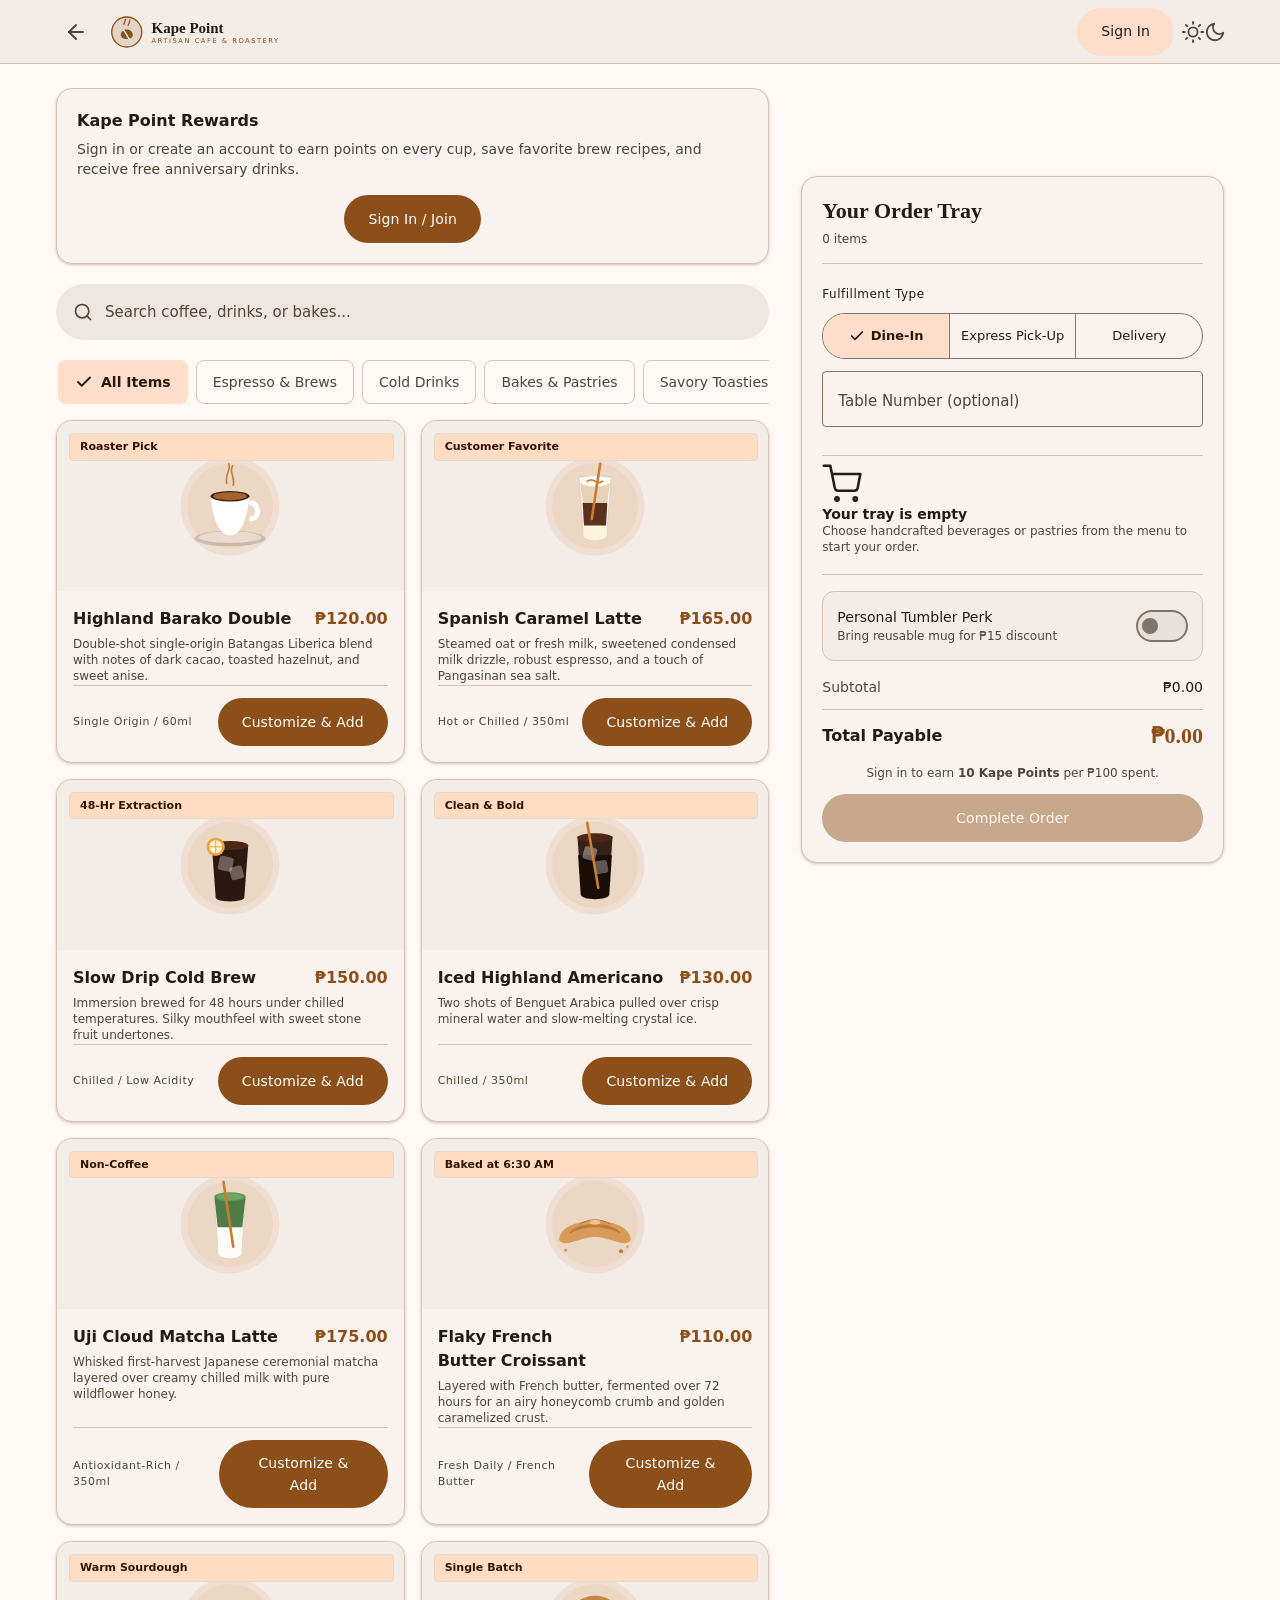
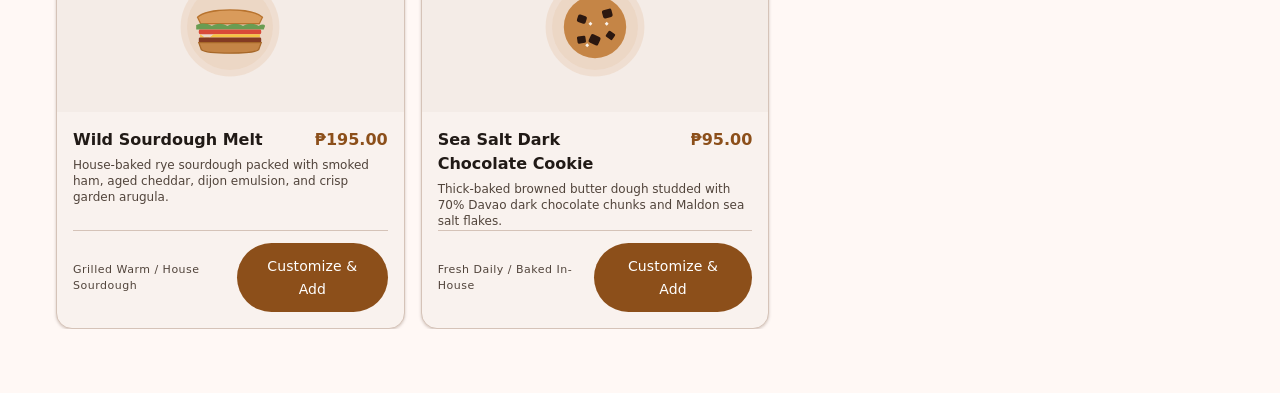
==== commit 631519b8: "feat: implement Material Design 3 system, fix SVG asset blending, and optimize touch targets" ====
--- a/order.html
+++ b/order.html
@@ -3,43 +3,45 @@
 <head>
   <meta charset="UTF-8">
   <meta name="viewport" content="width=device-width, initial-scale=1.0">
-  <meta name="description" content="Kape Point Cafe - Order handcrafted single-origin coffee and artisan sourdough pastries online for dine-in table delivery or express pickup.">
+  <meta name="description" content="Kape Point Cafe - Material Design 3 Ordering Portal for single-origin Philippine coffee and artisan pastries.">
   <title>Order Online | Kape Point Cafe &amp; Roastery</title>
   <link rel="stylesheet" href="./style.css">
 </head>
-<body class="order-page-body">
-  <!-- Ordering Header -->
-  <header class="site-header order-header" id="order-header">
-    <div class="header-container">
-      <div class="order-header-left">
-        <a href="./index.html" class="brand-link" aria-label="Return to Kape Point Cafe Homepage">
-          <svg class="brand-logo-svg" xmlns="http://www.w3.org/2000/svg" viewBox="0 0 250 56" width="180" height="42" fill="none" aria-hidden="true">
-            <g transform="translate(6, 6)">
-              <circle cx="22" cy="22" r="21" fill="var(--color-accent)" fill-opacity="0.15" stroke="var(--color-accent)" stroke-width="1.75"/>
-              <path d="M14 26 C14 16, 30 16, 30 26 C30 33, 14 33, 14 26 Z" fill="var(--color-primary-mark)"/>
-              <path d="M18 20 C22 24, 22 28, 26 32" stroke="var(--color-bg)" stroke-width="1.8" stroke-linecap="round"/>
-              <path d="M18 12 C18 9, 21 8, 20 5" stroke="var(--color-accent)" stroke-width="1.6" stroke-linecap="round"/>
-              <path d="M24 13 C24 10, 27 9, 26 6" stroke="var(--color-accent)" stroke-width="1.6" stroke-linecap="round"/>
+<body class="m3-body order-page-body">
+  <!-- M3 Top App Bar -->
+  <header class="m3-top-app-bar" id="order-header">
+    <div class="m3-app-bar-container">
+      <div class="m3-app-bar-leading">
+        <a href="./index.html" class="m3-icon-button" aria-label="Return to Kape Point Cafe Homepage" title="Back to Homepage">
+          <svg width="24" height="24" viewBox="0 0 24 24" fill="none" stroke="currentColor" stroke-width="2" stroke-linecap="round" stroke-linejoin="round" aria-hidden="true">
+            <line x1="19" y1="12" x2="5" y2="12"></line>
+            <polyline points="12 19 5 12 12 5"></polyline>
+          </svg>
+        </a>
+        <a href="./index.html" class="m3-brand-link" aria-label="Kape Point Cafe Home">
+          <svg class="m3-brand-logo" xmlns="http://www.w3.org/2000/svg" viewBox="0 0 240 50" width="180" height="38" fill="none" aria-hidden="true">
+            <g transform="translate(4, 4)">
+              <circle cx="21" cy="21" r="20" fill="var(--md-sys-color-primary)" fill-opacity="0.16" stroke="var(--md-sys-color-primary)" stroke-width="1.75"/>
+              <path d="M13 25 C13 15, 29 15, 29 25 C29 32, 13 32, 13 25 Z" fill="var(--md-sys-color-primary)"/>
+              <path d="M17 19 C21 23, 21 27, 25 31" stroke="var(--md-sys-color-surface)" stroke-width="1.8" stroke-linecap="round"/>
+              <path d="M17 11 C17 8, 20 7, 19 4" stroke="var(--md-sys-color-primary)" stroke-width="1.6" stroke-linecap="round"/>
+              <path d="M23 12 C23 9, 26 8, 25 5" stroke="var(--md-sys-color-primary)" stroke-width="1.6" stroke-linecap="round"/>
             </g>
-            <text x="64" y="29" font-family="Georgia, serif" font-size="21" font-weight="600" fill="var(--color-text)" class="brand-text-name">Kape Point</text>
-            <text x="64" y="44" font-family="system-ui, -apple-system, sans-serif" font-size="9.5" font-weight="500" letter-spacing="2" fill="var(--color-accent)">ARTISAN CAFE &amp; ROASTERY</text>
+            <text x="58" y="26" font-family="Georgia, serif" font-size="20" font-weight="600" fill="var(--md-sys-color-on-surface)">Kape Point</text>
+            <text x="58" y="40" font-family="system-ui, -apple-system, sans-serif" font-size="9" font-weight="500" letter-spacing="2" fill="var(--md-sys-color-primary)">ARTISAN CAFE &amp; ROASTERY</text>
           </svg>
         </a>
-        <a href="./index.html" class="back-link">
-          <svg width="16" height="16" viewBox="0 0 24 24" fill="none" stroke="currentColor" stroke-width="2" stroke-linecap="round" stroke-linejoin="round" aria-hidden="true"><line x1="19" y1="12" x2="5" y2="12"></line><polyline points="12 19 5 12 12 5"></polyline></svg>
-          <span>Back to Home</span>
-        </a>
-      </div>
-
-      <div class="order-header-right">
+      </div>
+
+      <div class="m3-app-bar-trailing">
         <!-- Auth User State Container -->
         <div id="auth-header-container">
-          <!-- Populated dynamically by order.js: either Sign In button or User Profile Badge -->
-        </div>
-
-        <!-- Theme Toggle -->
-        <button id="theme-toggle" class="btn-icon theme-toggle-btn" aria-label="Toggle Dark and Light Mode" title="Toggle theme">
-          <svg class="sun-icon" xmlns="http://www.w3.org/2000/svg" width="19" height="19" viewBox="0 0 24 24" fill="none" stroke="currentColor" stroke-width="2" stroke-linecap="round" stroke-linejoin="round" aria-hidden="true">
+          <!-- Populated dynamically: M3 User Chip or M3 Tonal Button -->
+        </div>
+
+        <!-- M3 Theme Switch Button -->
+        <button id="theme-toggle" class="m3-icon-button" aria-label="Toggle Theme" title="Toggle Dark/Light Mode">
+          <svg class="sun-icon" xmlns="http://www.w3.org/2000/svg" width="22" height="22" viewBox="0 0 24 24" fill="none" stroke="currentColor" stroke-width="2" stroke-linecap="round" stroke-linejoin="round" aria-hidden="true">
             <circle cx="12" cy="12" r="5"></circle>
             <line x1="12" y1="1" x2="12" y2="3"></line>
             <line x1="12" y1="21" x2="12" y2="23"></line>
@@ -50,305 +52,345 @@
             <line x1="4.22" y1="19.78" x2="5.64" y2="18.36"></line>
             <line x1="18.36" y1="5.64" x2="19.78" y2="4.22"></line>
           </svg>
-          <svg class="moon-icon" xmlns="http://www.w3.org/2000/svg" width="19" height="19" viewBox="0 0 24 24" fill="none" stroke="currentColor" stroke-width="2" stroke-linecap="round" stroke-linejoin="round" aria-hidden="true">
+          <svg class="moon-icon" xmlns="http://www.w3.org/2000/svg" width="22" height="22" viewBox="0 0 24 24" fill="none" stroke="currentColor" stroke-width="2" stroke-linecap="round" stroke-linejoin="round" aria-hidden="true">
             <path d="M21 12.79A9 9 0 1 1 11.21 3 7 7 0 0 0 21 12.79z"></path>
           </svg>
         </button>
 
-        <!-- Mobile Floating Cart Toggle -->
-        <button id="mobile-cart-toggle" class="btn btn-sm btn-primary mobile-cart-btn" aria-label="View Order Tray">
-          <svg width="18" height="18" viewBox="0 0 24 24" fill="none" stroke="currentColor" stroke-width="2" stroke-linecap="round" stroke-linejoin="round" aria-hidden="true"><circle cx="9" cy="21" r="1"></circle><circle cx="20" cy="21" r="1"></circle><path d="M1 1h4l2.68 13.39a2 2 0 0 0 2 1.61h9.72a2 2 0 0 0 2-1.61L23 6H6"></path></svg>
-          <span class="cart-badge-count" id="mobile-cart-count">0</span>
+        <!-- Mobile Floating Tray Trigger -->
+        <button id="mobile-cart-toggle" class="m3-icon-button m3-cart-trigger" aria-label="View Order Tray">
+          <svg width="22" height="22" viewBox="0 0 24 24" fill="none" stroke="currentColor" stroke-width="2" stroke-linecap="round" stroke-linejoin="round" aria-hidden="true">
+            <circle cx="9" cy="21" r="1"></circle>
+            <circle cx="20" cy="21" r="1"></circle>
+            <path d="M1 1h4l2.68 13.39a2 2 0 0 0 2 1.61h9.72a2 2 0 0 0 2-1.61L23 6H6"></path>
+          </svg>
+          <span class="m3-badge" id="mobile-cart-count">0</span>
         </button>
       </div>
     </div>
   </header>
 
-  <!-- Main Ordering Workspace -->
-  <main class="order-main">
-    <div class="container order-layout">
-      <!-- Left Column: Catalog & Menu Browser -->
-      <section class="order-catalog-section" aria-label="Order Menu Catalog">
-        <!-- User Greeting & Rewards Banner -->
-        <div class="rewards-banner" id="rewards-banner">
-          <!-- Injected via order.js based on auth state -->
-        </div>
-
-        <!-- Catalog Toolbar: Search & Category Filter -->
-        <div class="catalog-toolbar">
-          <div class="order-filter-bar" role="tablist" aria-label="Filter Catalog">
-            <button class="filter-btn active" data-category="all" role="tab" aria-selected="true">All Items</button>
-            <button class="filter-btn" data-category="espresso" role="tab" aria-selected="false">Espresso &amp; Brews</button>
-            <button class="filter-btn" data-category="cold" role="tab" aria-selected="false">Cold Drinks</button>
-            <button class="filter-btn" data-category="pastry" role="tab" aria-selected="false">Bakes &amp; Pastries</button>
-            <button class="filter-btn" data-category="savory" role="tab" aria-selected="false">Savory Toasties</button>
-          </div>
-
-          <div class="catalog-search-wrapper">
-            <svg class="search-icon" width="16" height="16" viewBox="0 0 24 24" fill="none" stroke="currentColor" stroke-width="2" stroke-linecap="round" stroke-linejoin="round" aria-hidden="true"><circle cx="11" cy="11" r="8"></circle><line x1="21" y1="21" x2="16.65" y2="16.65"></line></svg>
-            <input type="text" id="catalog-search" class="catalog-search-input" placeholder="Search drinks, roasts, or bakes..." aria-label="Search menu catalog">
-          </div>
-        </div>
-
-        <!-- Catalog Items Grid -->
-        <div class="order-grid" id="order-grid">
-          <!-- Injected dynamically by order.js from menu database -->
-        </div>
-      </section>
-
-      <!-- Right Column: Interactive Order Tray / Checkout Drawer -->
-      <aside class="order-tray-sidebar" id="order-tray-sidebar" aria-label="Order Tray and Checkout">
-        <div class="tray-container">
-          <div class="tray-header">
-            <h2 class="tray-title">Your Order Tray</h2>
-            <span class="tray-item-counter" id="tray-item-counter">0 items</span>
-          </div>
-
-          <!-- Fulfillment Method Selector -->
-          <div class="fulfillment-box">
-            <label class="fulfillment-label">Fulfillment Service</label>
-            <div class="fulfillment-options" role="radiogroup" aria-label="Fulfillment Type">
-              <label class="fulfillment-pill active">
-                <input type="radio" name="fulfillment" value="dine-in" checked>
-                <span>Dine-In</span>
-              </label>
-              <label class="fulfillment-pill">
-                <input type="radio" name="fulfillment" value="pickup">
-                <span>Express Pick-Up</span>
-              </label>
-              <label class="fulfillment-pill">
-                <input type="radio" name="fulfillment" value="delivery">
-                <span>Lucena Delivery</span>
-              </label>
+  <!-- Main Ordering Content -->
+  <main class="m3-main-content">
+    <div class="m3-page-container">
+      <div class="m3-order-layout">
+        
+        <!-- Left / Catalog Surface -->
+        <section class="m3-catalog-pane" aria-label="Product Catalog">
+          <!-- User Rewards Card -->
+          <div class="rewards-banner" id="rewards-banner">
+            <!-- Dynamically populated M3 Card -->
+          </div>
+
+          <!-- M3 Search Bar -->
+          <div class="m3-search-bar">
+            <svg class="m3-search-icon" width="20" height="20" viewBox="0 0 24 24" fill="none" stroke="currentColor" stroke-width="2" stroke-linecap="round" stroke-linejoin="round" aria-hidden="true">
+              <circle cx="11" cy="11" r="8"></circle>
+              <line x1="21" y1="21" x2="16.65" y2="16.65"></line>
+            </svg>
+            <input type="text" id="catalog-search" class="m3-search-input" placeholder="Search coffee, drinks, or bakes..." aria-label="Search menu catalog">
+            <button type="button" class="m3-search-clear-btn" id="search-clear-btn" aria-label="Clear search" style="display: none;">
+              &times;
+            </button>
+          </div>
+
+          <!-- M3 Filter Chips Row -->
+          <div class="m3-filter-chips-row order-filter-bar" role="tablist" aria-label="Filter menu items">
+            <button class="m3-chip filter-btn active" data-category="all" role="tab" aria-selected="true">
+              <svg class="m3-chip-check" width="18" height="18" viewBox="0 0 24 24" fill="none" stroke="currentColor" stroke-width="2.5" stroke-linecap="round" stroke-linejoin="round" aria-hidden="true"><polyline points="20 6 9 17 4 12"></polyline></svg>
+              <span>All Items</span>
+            </button>
+            <button class="m3-chip filter-btn" data-category="espresso" role="tab" aria-selected="false">
+              <svg class="m3-chip-check" width="18" height="18" viewBox="0 0 24 24" fill="none" stroke="currentColor" stroke-width="2.5" stroke-linecap="round" stroke-linejoin="round" aria-hidden="true"><polyline points="20 6 9 17 4 12"></polyline></svg>
+              <span>Espresso &amp; Brews</span>
+            </button>
+            <button class="m3-chip filter-btn" data-category="cold" role="tab" aria-selected="false">
+              <svg class="m3-chip-check" width="18" height="18" viewBox="0 0 24 24" fill="none" stroke="currentColor" stroke-width="2.5" stroke-linecap="round" stroke-linejoin="round" aria-hidden="true"><polyline points="20 6 9 17 4 12"></polyline></svg>
+              <span>Cold Drinks</span>
+            </button>
+            <button class="m3-chip filter-btn" data-category="pastry" role="tab" aria-selected="false">
+              <svg class="m3-chip-check" width="18" height="18" viewBox="0 0 24 24" fill="none" stroke="currentColor" stroke-width="2.5" stroke-linecap="round" stroke-linejoin="round" aria-hidden="true"><polyline points="20 6 9 17 4 12"></polyline></svg>
+              <span>Bakes &amp; Pastries</span>
+            </button>
+            <button class="m3-chip filter-btn" data-category="savory" role="tab" aria-selected="false">
+              <svg class="m3-chip-check" width="18" height="18" viewBox="0 0 24 24" fill="none" stroke="currentColor" stroke-width="2.5" stroke-linecap="round" stroke-linejoin="round" aria-hidden="true"><polyline points="20 6 9 17 4 12"></polyline></svg>
+              <span>Savory Toasties</span>
+            </button>
+          </div>
+
+          <!-- M3 Cards Grid -->
+          <div class="m3-cards-grid" id="order-grid">
+            <!-- Injected by order.js -->
+          </div>
+        </section>
+
+        <!-- Right / M3 Order Tray Surface -->
+        <aside class="m3-tray-pane" id="order-tray-sidebar" aria-label="Order Tray and Checkout">
+          <div class="m3-card m3-card-elevated tray-card">
+            <div class="m3-tray-header">
+              <div>
+                <h2 class="m3-title-large">Your Order Tray</h2>
+                <span class="m3-body-small text-muted" id="tray-item-counter">0 items</span>
+              </div>
             </div>
 
-            <!-- Dynamic Detail Inputs based on fulfillment -->
-            <div class="fulfillment-details" id="fulfillment-details">
-              <div class="form-group" id="table-input-group">
-                <label for="order-table-num">Table Number (optional if seated)</label>
-                <input type="text" id="order-table-num" class="form-input" placeholder="e.g. Table 4">
-              </div>
-              <div class="form-group" id="address-input-group" style="display: none;">
-                <label for="order-address">Delivery Address (Lucena City only)</label>
-                <input type="text" id="order-address" class="form-input" placeholder="House/Bldg No., Street, Barangay">
+            <!-- M3 Segmented Buttons for Fulfillment -->
+            <div class="m3-fulfillment-section">
+              <span class="m3-label-medium">Fulfillment Type</span>
+              <div class="m3-segmented-buttons" role="radiogroup" aria-label="Fulfillment Type">
+                <button type="button" class="m3-segment active" data-value="dine-in" role="radio" aria-checked="true">
+                  <svg class="m3-segment-check" width="16" height="16" viewBox="0 0 24 24" fill="none" stroke="currentColor" stroke-width="2.5" stroke-linecap="round" stroke-linejoin="round" aria-hidden="true"><polyline points="20 6 9 17 4 12"></polyline></svg>
+                  <span>Dine-In</span>
+                </button>
+                <button type="button" class="m3-segment" data-value="pickup" role="radio" aria-checked="false">
+                  <svg class="m3-segment-check" width="16" height="16" viewBox="0 0 24 24" fill="none" stroke="currentColor" stroke-width="2.5" stroke-linecap="round" stroke-linejoin="round" aria-hidden="true"><polyline points="20 6 9 17 4 12"></polyline></svg>
+                  <span>Express Pick-Up</span>
+                </button>
+                <button type="button" class="m3-segment" data-value="delivery" role="radio" aria-checked="false">
+                  <svg class="m3-segment-check" width="16" height="16" viewBox="0 0 24 24" fill="none" stroke="currentColor" stroke-width="2.5" stroke-linecap="round" stroke-linejoin="round" aria-hidden="true"><polyline points="20 6 9 17 4 12"></polyline></svg>
+                  <span>Delivery</span>
+                </button>
+              </div>
+
+              <!-- M3 Outlined Text Field -->
+              <div class="m3-fulfillment-inputs" id="fulfillment-details">
+                <div class="m3-text-field" id="table-input-group">
+                  <input type="text" id="order-table-num" class="m3-text-input" placeholder=" " aria-label="Table Number">
+                  <label for="order-table-num" class="m3-floating-label">Table Number (optional)</label>
+                </div>
+                <div class="m3-text-field" id="address-input-group" style="display: none;">
+                  <input type="text" id="order-address" class="m3-text-input" placeholder=" " aria-label="Delivery Address">
+                  <label for="order-address" class="m3-floating-label">Delivery Address (Lucena City)</label>
+                </div>
               </div>
             </div>
-          </div>
-
-          <!-- Cart Items List Container -->
-          <div class="tray-items-list" id="tray-items-list">
-            <div class="empty-tray-state">
-              <svg width="40" height="40" viewBox="0 0 24 24" fill="none" stroke="currentColor" stroke-width="1.5" stroke-linecap="round" stroke-linejoin="round" class="empty-icon" aria-hidden="true"><circle cx="9" cy="21" r="1"></circle><circle cx="20" cy="21" r="1"></circle><path d="M1 1h4l2.68 13.39a2 2 0 0 0 2 1.61h9.72a2 2 0 0 0 2-1.61L23 6H6"></path></svg>
-              <p class="empty-title">Your tray is empty</p>
-              <p class="empty-subtitle">Choose handcrafted beverages or pastries from the menu to start your order.</p>
+
+            <!-- Cart Items Container -->
+            <div class="m3-tray-items-container" id="tray-items-list">
+              <!-- Populated by order.js -->
             </div>
-          </div>
-
-          <!-- Pricing & Checkout Summary -->
-          <div class="tray-summary">
-            <!-- Tumbler discount perk -->
-            <label class="discount-checkbox-label">
-              <input type="checkbox" id="tumbler-discount-checkbox">
-              <span>Bringing personal travel tumbler (-₱15)</span>
-            </label>
-
-            <div class="summary-line">
-              <span>Subtotal</span>
-              <span id="tray-subtotal">₱0.00</span>
+
+            <!-- Pricing & M3 Switch for Tumbler Discount -->
+            <div class="m3-tray-footer">
+              <!-- Official M3 Switch Component -->
+              <div class="m3-switch-row">
+                <div class="m3-switch-label-group">
+                  <span class="m3-body-medium">Personal Tumbler Perk</span>
+                  <span class="m3-body-small text-muted">Bring reusable mug for ₱15 discount</span>
+                </div>
+                <label class="m3-switch" for="tumbler-discount-checkbox">
+                  <input type="checkbox" id="tumbler-discount-checkbox" class="m3-switch-input" aria-label="Apply reusable tumbler discount">
+                  <span class="m3-switch-track">
+                    <span class="m3-switch-thumb">
+                      <svg class="m3-switch-check" width="12" height="12" viewBox="0 0 24 24" fill="none" stroke="currentColor" stroke-width="3" stroke-linecap="round" stroke-linejoin="round" aria-hidden="true"><polyline points="20 6 9 17 4 12"></polyline></svg>
+                    </span>
+                  </span>
+                </label>
+              </div>
+
+              <div class="m3-price-breakdown">
+                <div class="m3-price-row">
+                  <span class="m3-body-medium text-muted">Subtotal</span>
+                  <span class="m3-body-medium" id="tray-subtotal">₱0.00</span>
+                </div>
+                <div class="m3-price-row m3-discount-row" id="discount-row" style="display: none;">
+                  <span class="m3-body-medium">Tumbler Discount</span>
+                  <span class="m3-body-medium text-success" id="tray-discount">-₱15.00</span>
+                </div>
+                <div class="m3-divider"></div>
+                <div class="m3-price-row m3-total-row">
+                  <span class="m3-title-medium">Total Payable</span>
+                  <span class="m3-title-large text-primary" id="tray-total">₱0.00</span>
+                </div>
+              </div>
+
+              <!-- Points Notice -->
+              <p class="m3-body-small m3-reward-caption" id="points-reward-note">
+                Sign in to earn <strong>10 Kape Points</strong> per ₱100 spent.
+              </p>
+
+              <!-- M3 Filled Button -->
+              <button id="checkout-btn" class="m3-button m3-button-filled m3-button-block" disabled>
+                Complete Order
+              </button>
             </div>
-            <div class="summary-line discount-line" id="discount-row" style="display: none;">
-              <span>Tumbler Discount</span>
-              <span id="tray-discount">-₱15.00</span>
-            </div>
-            <div class="summary-line total-line">
-              <span>Total Payable</span>
-              <span class="total-amount" id="tray-total">₱0.00</span>
-            </div>
-
-            <!-- Points Earning Note -->
-            <p class="points-reward-note" id="points-reward-note">
-              Sign in to earn <strong>10 Kape Points</strong> per ₱100 spent.
-            </p>
-
-            <button id="checkout-btn" class="btn btn-primary btn-block checkout-submit-btn" disabled>
-              Complete Order
-            </button>
-          </div>
-        </div>
-      </aside>
+          </div>
+        </aside>
+      </div>
     </div>
   </main>
 
-  <!-- Auth Modal: Sign In / Quick Guest Login -->
+  <!-- M3 Dialog: Auth Sign In / Member Joining -->
   <div class="modal-backdrop" id="auth-modal" role="dialog" aria-modal="true" aria-labelledby="auth-modal-title" aria-hidden="true">
-    <div class="modal-container auth-modal-container">
-      <div class="modal-header">
-        <h2 id="auth-modal-title" class="modal-title">Sign In to Kape Point</h2>
-        <button class="modal-close-btn" id="close-auth-modal-btn" aria-label="Close authentication dialog">&times;</button>
-      </div>
-
-      <div class="auth-modal-body">
-        <p class="auth-modal-intro">
-          Access your member perks, earn points on every handcrafted cup, and save your preferred coffee customization.
+    <div class="m3-dialog">
+      <div class="m3-dialog-header">
+        <h2 id="auth-modal-title" class="m3-headline-small">Sign In to Kape Point</h2>
+        <button class="m3-icon-button" id="close-auth-modal-btn" aria-label="Close dialog">&times;</button>
+      </div>
+
+      <div class="m3-dialog-content">
+        <p class="m3-body-medium text-muted">
+          Earn rewards points on every cup, save preferred coffee customizations, and enjoy member birthday specials.
         </p>
 
-        <!-- Quick Demo Sign-in for immediate testing -->
-        <div class="quick-demo-auth">
-          <button type="button" class="btn btn-secondary btn-block demo-signin-btn" id="quick-demo-btn">
-            Quick Sign In as <strong>Juan Dela Cruz</strong> (120 Points)
-          </button>
-        </div>
-
-        <div class="auth-divider">
-          <span>Or sign in with email</span>
-        </div>
-
-        <form id="auth-form" class="auth-form" novalidate>
+        <!-- Quick 1-Click Demo Button -->
+        <button type="button" class="m3-button m3-button-tonal m3-button-block" id="quick-demo-btn">
+          Sign In as <strong>Juan Dela Cruz</strong> (120 Points)
+        </button>
+
+        <div class="m3-dialog-divider">
+          <span>Or enter email</span>
+        </div>
+
+        <form id="auth-form" novalidate>
           <div class="form-feedback" id="auth-feedback" role="alert" aria-live="polite"></div>
 
-          <div class="form-group">
-            <label for="auth-name">Your Name</label>
-            <input type="text" id="auth-name" class="form-input" placeholder="e.g. Maria Santos" required>
-          </div>
-
-          <div class="form-group">
-            <label for="auth-email">Email Address</label>
-            <input type="email" id="auth-email" class="form-input" placeholder="e.g. maria@example.com" required>
-          </div>
-
-          <button type="submit" class="btn btn-primary btn-block">Sign In &amp; Continue</button>
+          <div class="m3-text-field">
+            <input type="text" id="auth-name" class="m3-text-input" placeholder=" " required>
+            <label for="auth-name" class="m3-floating-label">Full Name</label>
+          </div>
+
+          <div class="m3-text-field">
+            <input type="email" id="auth-email" class="m3-text-input" placeholder=" " required>
+            <label for="auth-email" class="m3-floating-label">Email Address</label>
+          </div>
+
+          <div class="m3-dialog-actions">
+            <button type="button" class="m3-button m3-button-text" id="auth-cancel-btn">Cancel</button>
+            <button type="submit" class="m3-button m3-button-filled">Sign In</button>
+          </div>
         </form>
       </div>
     </div>
   </div>
 
-  <!-- Item Customization Modal -->
+  <!-- M3 Dialog: Item Customization Sheet -->
   <div class="modal-backdrop" id="customize-modal" role="dialog" aria-modal="true" aria-labelledby="customize-title" aria-hidden="true">
-    <div class="modal-container customize-modal-container">
-      <div class="modal-header">
+    <div class="m3-dialog m3-dialog-large">
+      <div class="m3-dialog-header">
         <div>
-          <h2 id="customize-title" class="modal-title">Customize Item</h2>
-          <span class="customize-base-price" id="customize-base-price">₱0.00</span>
-        </div>
-        <button class="modal-close-btn" id="close-customize-modal-btn" aria-label="Close customize dialog">&times;</button>
-      </div>
-
-      <div class="customize-modal-body">
-        <!-- Item description summary -->
-        <p class="customize-item-desc" id="customize-item-desc"></p>
-
-        <!-- Milk Choice (only for coffee/drinks) -->
-        <div class="custom-option-group" id="opt-milk-group">
-          <label class="custom-group-label">Milk Selection</label>
-          <div class="radio-pill-group">
-            <label class="radio-pill active"><input type="radio" name="opt-milk" value="dairy" checked> Fresh Dairy (Included)</label>
-            <label class="radio-pill"><input type="radio" name="opt-milk" value="oat"> Oat Milk (+₱30)</label>
-            <label class="radio-pill"><input type="radio" name="opt-milk" value="almond"> Almond Milk (+₱30)</label>
-          </div>
-        </div>
-
-        <!-- Sweetness Level -->
-        <div class="custom-option-group" id="opt-sweet-group">
-          <label class="custom-group-label">Sweetness Level</label>
-          <div class="radio-pill-group">
-            <label class="radio-pill active"><input type="radio" name="opt-sweet" value="100%" checked> 100% (Standard)</label>
-            <label class="radio-pill"><input type="radio" name="opt-sweet" value="70%"> 70% (Less Sweet)</label>
-            <label class="radio-pill"><input type="radio" name="opt-sweet" value="50%"> 50% (Half Sweet)</label>
-            <label class="radio-pill"><input type="radio" name="opt-sweet" value="0%"> 0% (Unsweetened)</label>
+          <h2 id="customize-title" class="m3-headline-small">Customize Item</h2>
+          <span class="m3-title-medium text-primary" id="customize-base-price">₱0.00</span>
+        </div>
+        <button class="m3-icon-button" id="close-customize-modal-btn" aria-label="Close customization">&times;</button>
+      </div>
+
+      <div class="m3-dialog-content">
+        <p class="m3-body-medium text-muted" id="customize-item-desc"></p>
+
+        <!-- Milk Choice -->
+        <div class="m3-option-group" id="opt-milk-group">
+          <span class="m3-label-large">Milk Selection</span>
+          <div class="m3-chips-group">
+            <label class="m3-choice-chip active"><input type="radio" name="opt-milk" value="dairy" checked><span>Fresh Dairy</span></label>
+            <label class="m3-choice-chip"><input type="radio" name="opt-milk" value="oat"><span>Oat Milk (+₱30)</span></label>
+            <label class="m3-choice-chip"><input type="radio" name="opt-milk" value="almond"><span>Almond Milk (+₱30)</span></label>
+          </div>
+        </div>
+
+        <!-- Sweetness -->
+        <div class="m3-option-group" id="opt-sweet-group">
+          <span class="m3-label-large">Sweetness Level</span>
+          <div class="m3-chips-group">
+            <label class="m3-choice-chip active"><input type="radio" name="opt-sweet" value="100%" checked><span>100% Standard</span></label>
+            <label class="m3-choice-chip"><input type="radio" name="opt-sweet" value="70%"><span>70% Less Sweet</span></label>
+            <label class="m3-choice-chip"><input type="radio" name="opt-sweet" value="50%"><span>50% Half Sweet</span></label>
+            <label class="m3-choice-chip"><input type="radio" name="opt-sweet" value="0%"><span>0% Unsweetened</span></label>
           </div>
         </div>
 
         <!-- Temperature -->
-        <div class="custom-option-group" id="opt-temp-group">
-          <label class="custom-group-label">Serving Style</label>
-          <div class="radio-pill-group">
-            <label class="radio-pill active"><input type="radio" name="opt-temp" value="iced" checked> Chilled over Ice</label>
-            <label class="radio-pill"><input type="radio" name="opt-temp" value="hot"> Steamed Hot</label>
+        <div class="m3-option-group" id="opt-temp-group">
+          <span class="m3-label-large">Temperature</span>
+          <div class="m3-chips-group">
+            <label class="m3-choice-chip active"><input type="radio" name="opt-temp" value="iced" checked><span>Chilled on Ice</span></label>
+            <label class="m3-choice-chip"><input type="radio" name="opt-temp" value="hot"><span>Steamed Hot</span></label>
           </div>
         </div>
 
         <!-- Extra Shot -->
-        <div class="custom-option-group" id="opt-shot-group">
-          <label class="custom-group-label">Espresso Intensity</label>
-          <div class="radio-pill-group">
-            <label class="radio-pill active"><input type="radio" name="opt-shot" value="standard" checked> Standard Extraction</label>
-            <label class="radio-pill"><input type="radio" name="opt-shot" value="extra"> + Extra Highland Shot (+₱40)</label>
-          </div>
-        </div>
-
-        <!-- Special Instruction -->
-        <div class="form-group">
-          <label for="customize-notes">Special Barista Instruction</label>
-          <input type="text" id="customize-notes" class="form-input" placeholder="e.g. Less ice, extra hot, separate syrup">
-        </div>
-
-        <!-- Quantity Controls -->
-        <div class="customize-qty-bar">
-          <span class="qty-label">Quantity</span>
-          <div class="qty-stepper">
-            <button type="button" class="qty-btn" id="qty-minus" aria-label="Decrease quantity">-</button>
-            <span class="qty-value" id="qty-val">1</span>
-            <button type="button" class="qty-btn" id="qty-plus" aria-label="Increase quantity">+</button>
-          </div>
-        </div>
-
-        <!-- Add Button -->
-        <div class="modal-actions">
-          <button type="button" class="btn btn-primary btn-block" id="confirm-add-item-btn">
-            Add to Tray • <span id="customize-total-btn-price">₱0.00</span>
-          </button>
-        </div>
+        <div class="m3-option-group" id="opt-shot-group">
+          <span class="m3-label-large">Espresso Intensity</span>
+          <div class="m3-chips-group">
+            <label class="m3-choice-chip active"><input type="radio" name="opt-shot" value="standard" checked><span>Standard</span></label>
+            <label class="m3-choice-chip"><input type="radio" name="opt-shot" value="extra"><span>+ Extra Highland Shot (+₱40)</span></label>
+          </div>
+        </div>
+
+        <!-- Barista Notes -->
+        <div class="m3-text-field">
+          <input type="text" id="customize-notes" class="m3-text-input" placeholder=" ">
+          <label for="customize-notes" class="m3-floating-label">Barista Instructions (e.g. less ice)</label>
+        </div>
+
+        <!-- Quantity Stepper -->
+        <div class="m3-qty-row">
+          <span class="m3-title-medium">Quantity</span>
+          <div class="m3-stepper">
+            <button type="button" class="m3-stepper-btn" id="qty-minus" aria-label="Decrease quantity">-</button>
+            <span class="m3-stepper-val" id="qty-val">1</span>
+            <button type="button" class="m3-stepper-btn" id="qty-plus" aria-label="Increase quantity">+</button>
+          </div>
+        </div>
+      </div>
+
+      <div class="m3-dialog-actions">
+        <button type="button" class="m3-button m3-button-text" id="cancel-customize-modal-btn">Cancel</button>
+        <button type="button" class="m3-button m3-button-filled" id="confirm-add-item-btn">
+          Add to Tray • <span id="customize-total-btn-price">₱0.00</span>
+        </button>
       </div>
     </div>
   </div>
 
-  <!-- Order Receipt / Confirmation Modal -->
+  <!-- M3 Dialog: Order Receipt / Confirmation -->
   <div class="modal-backdrop" id="receipt-modal" role="dialog" aria-modal="true" aria-labelledby="receipt-modal-title" aria-hidden="true">
-    <div class="modal-container receipt-modal-container">
-      <div class="receipt-header text-center">
-        <div class="receipt-check-icon" aria-hidden="true">
+    <div class="m3-dialog">
+      <div class="m3-dialog-header text-center">
+        <div class="m3-receipt-badge" aria-hidden="true">
           <svg width="28" height="28" viewBox="0 0 24 24" fill="none" stroke="currentColor" stroke-width="2.5" stroke-linecap="round" stroke-linejoin="round"><polyline points="20 6 9 17 4 12"></polyline></svg>
         </div>
-        <h2 id="receipt-modal-title" class="receipt-title">Order Confirmed &amp; In Queue!</h2>
-        <p class="receipt-ref" id="receipt-ref-code">Ref: #KP-2026-0000</p>
-      </div>
-
-      <div class="receipt-status-banner">
-        <div class="status-clock-icon" aria-hidden="true">
-          <svg width="20" height="20" viewBox="0 0 24 24" fill="none" stroke="currentColor" stroke-width="2"><circle cx="12" cy="12" r="10"></circle><polyline points="12 6 12 12 16 14"></polyline></svg>
-        </div>
-        <div>
-          <strong>Estimated Preparation: 10 to 14 Minutes</strong>
-          <p id="receipt-dispatch-instruction">Our baristas are preparing your roasts. Your tray will be brought directly to your table.</p>
-        </div>
-      </div>
-
-      <div class="receipt-body">
-        <h3 class="receipt-section-heading">Order Breakdown</h3>
-        <ul class="receipt-items-list" id="receipt-items-list">
+        <h2 id="receipt-modal-title" class="m3-headline-small">Order Confirmed!</h2>
+        <span class="m3-label-large text-primary" id="receipt-ref-code">Ref: #KP-2026-0000</span>
+      </div>
+
+      <div class="m3-dialog-content">
+        <div class="m3-callout-card">
+          <div class="m3-callout-icon" aria-hidden="true">
+            <svg width="20" height="20" viewBox="0 0 24 24" fill="none" stroke="currentColor" stroke-width="2"><circle cx="12" cy="12" r="10"></circle><polyline points="12 6 12 12 16 14"></polyline></svg>
+          </div>
+          <div>
+            <strong class="m3-title-small">Estimated Prep: 10 to 14 Minutes</strong>
+            <p class="m3-body-small text-muted" id="receipt-dispatch-instruction">Our baristas are preparing your roasts.</p>
+          </div>
+        </div>
+
+        <span class="m3-label-medium">Order Items</span>
+        <ul class="m3-receipt-list" id="receipt-items-list">
           <!-- Injected dynamically -->
         </ul>
 
-        <div class="receipt-totals-box">
-          <div class="summary-line">
-            <span>Total Paid</span>
-            <strong class="receipt-total-value" id="receipt-final-total">₱0.00</strong>
-          </div>
-          <div class="summary-line points-earned-line">
-            <span>Points Earned</span>
-            <span class="points-badge" id="receipt-points-earned">+0 Points</span>
-          </div>
-        </div>
-      </div>
-
-      <div class="receipt-actions">
-        <button type="button" class="btn btn-secondary" id="receipt-close-btn">Return to Menu</button>
-        <a href="./index.html" class="btn btn-primary">Back to Homepage</a>
+        <div class="m3-divider"></div>
+
+        <div class="m3-price-breakdown">
+          <div class="m3-price-row">
+            <span class="m3-title-medium">Total Paid</span>
+            <strong class="m3-title-large text-primary" id="receipt-final-total">₱0.00</strong>
+          </div>
+          <div class="m3-price-row">
+            <span class="m3-body-medium">Rewards Earned</span>
+            <span class="m3-points-pill" id="receipt-points-earned">+0 Points</span>
+          </div>
+        </div>
+      </div>
+
+      <div class="m3-dialog-actions">
+        <button type="button" class="m3-button m3-button-text" id="receipt-close-btn">New Order</button>
+        <a href="./index.html" class="m3-button m3-button-filled">Back to Homepage</a>
       </div>
     </div>
   </div>
 
-  <!-- Page Scripts -->
   <script src="./order.js"></script>
 </body>
 </html>
--- a/style.css
+++ b/style.css
@@ -65,6 +65,50 @@
   /* Transitions */
   --transition-fast: 0.18s ease-out;
   --transition-base: 0.24s ease-out;
+
+  /* Material Design 3 (M3) System Color Tokens (Light Mode - Benguet Terroir Roast) */
+  --md-sys-color-primary: #8C4F1A;
+  --md-sys-color-on-primary: #FFFFFF;
+  --md-sys-color-primary-container: #FFDCC2;
+  --md-sys-color-on-primary-container: #301400;
+  --md-sys-color-secondary: #725A4B;
+  --md-sys-color-on-secondary: #FFFFFF;
+  --md-sys-color-secondary-container: #FEDECB;
+  --md-sys-color-on-secondary-container: #29180C;
+  --md-sys-color-tertiary: #5F6032;
+  --md-sys-color-on-tertiary: #FFFFFF;
+  --md-sys-color-tertiary-container: #E4E6AB;
+  --md-sys-color-on-tertiary-container: #1C1D00;
+  --md-sys-color-surface: #FFF8F5;
+  --md-sys-color-on-surface: #211A16;
+  --md-sys-color-surface-variant: #F2DFD4;
+  --md-sys-color-on-surface-variant: #51443B;
+  --md-sys-color-outline: #83746A;
+  --md-sys-color-outline-variant: #D5C3B8;
+  --md-sys-color-surface-container-lowest: #FFFFFF;
+  --md-sys-color-surface-container-low: #F9F2EE;
+  --md-sys-color-surface-container: #F4ECE7;
+  --md-sys-color-surface-container-high: #EEE6E1;
+  --md-sys-color-surface-container-highest: #E8E0DC;
+  --md-sys-color-error: #BA1A1A;
+  --md-sys-color-on-error: #FFFFFF;
+  --md-sys-color-error-container: #FFDAD6;
+  --md-sys-color-on-error-container: #410002;
+
+  /* M3 Shape Tokens */
+  --md-sys-shape-corner-none: 0px;
+  --md-sys-shape-corner-xs: 4px;
+  --md-sys-shape-corner-sm: 8px;
+  --md-sys-shape-corner-md: 12px;
+  --md-sys-shape-corner-lg: 16px;
+  --md-sys-shape-corner-xl: 28px;
+  --md-sys-shape-corner-full: 9999px;
+
+  /* M3 Elevation Tokens */
+  --md-sys-elevation-0: none;
+  --md-sys-elevation-1: 0 1px 3px 1px rgba(60, 30, 10, 0.08), 0 1px 2px 0 rgba(60, 30, 10, 0.12);
+  --md-sys-elevation-2: 0 2px 6px 2px rgba(60, 30, 10, 0.10), 0 1px 2px 0 rgba(60, 30, 10, 0.14);
+  --md-sys-elevation-3: 0 4px 8px 3px rgba(60, 30, 10, 0.12), 0 1px 3px 0 rgba(60, 30, 10, 0.16);
 }
 
 /* Dark Mode Tokens (Deep Espresso Roast Canvas) */
@@ -94,6 +138,39 @@
   --shadow-sm: 0 1px 3px rgba(0, 0, 0, 0.3);
   --shadow-md: 0 4px 16px rgba(0, 0, 0, 0.4);
   --shadow-lg: 0 12px 32px rgba(0, 0, 0, 0.55);
+
+  /* Material Design 3 (M3) System Color Tokens (Dark Mode - Batangas Liberica Deep Roast) */
+  --md-sys-color-primary: #FFB77D;
+  --md-sys-color-on-primary: #4E2600;
+  --md-sys-color-primary-container: #6C3903;
+  --md-sys-color-on-primary-container: #FFDCC2;
+  --md-sys-color-secondary: #E1C1AE;
+  --md-sys-color-on-secondary: #402C1F;
+  --md-sys-color-secondary-container: #584234;
+  --md-sys-color-on-secondary-container: #FEDECB;
+  --md-sys-color-tertiary: #C8CA91;
+  --md-sys-color-on-tertiary: #313208;
+  --md-sys-color-tertiary-container: #47481D;
+  --md-sys-color-on-tertiary-container: #E4E6AB;
+  --md-sys-color-surface: #18120F;
+  --md-sys-color-on-surface: #EDE0D9;
+  --md-sys-color-surface-variant: #51443B;
+  --md-sys-color-on-surface-variant: #D5C3B8;
+  --md-sys-color-outline: #9E8E83;
+  --md-sys-color-outline-variant: #51443B;
+  --md-sys-color-surface-container-lowest: #130D0A;
+  --md-sys-color-surface-container-low: #211A16;
+  --md-sys-color-surface-container: #251E1A;
+  --md-sys-color-surface-container-high: #302824;
+  --md-sys-color-surface-container-highest: #3B332E;
+  --md-sys-color-error: #FFB4AB;
+  --md-sys-color-on-error: #690005;
+  --md-sys-color-error-container: #93000A;
+  --md-sys-color-on-error-container: #FFDAD6;
+
+  --md-sys-elevation-1: 0 1px 3px 1px rgba(0, 0, 0, 0.4), 0 1px 2px 0 rgba(0, 0, 0, 0.5);
+  --md-sys-elevation-2: 0 2px 6px 2px rgba(0, 0, 0, 0.45), 0 1px 2px 0 rgba(0, 0, 0, 0.55);
+  --md-sys-elevation-3: 0 4px 8px 3px rgba(0, 0, 0, 0.5), 0 1px 3px 0 rgba(0, 0, 0, 0.6);
 }
 
 /* --------------------------------------------------------------------------
@@ -1552,923 +1629,1319 @@
 }
 
 /* ==========================================================================
-   16. Customer Ordering Portal Styles (order.html)
+   16. Material Design 3 (M3) Ordering Portal (order.html)
+   Spec: https://m3.material.io
    ========================================================================== */
 .order-page-body {
-  background-color: var(--color-bg);
-}
-
-.order-header-left {
-  display: flex;
-  align-items: center;
-  gap: var(--space-md);
-}
-
-.back-link {
-  display: inline-flex;
-  align-items: center;
-  gap: 6px;
+  background-color: var(--md-sys-color-surface);
+  color: var(--md-sys-color-on-surface);
+  min-height: 100vh;
+  display: flex;
+  flex-direction: column;
+}
+
+/* --------------------------------------------------------------------------
+   M3 Typography Utility System (Font Weight Ceiling <= 600)
+   -------------------------------------------------------------------------- */
+.m3-headline-small {
+  font-family: var(--font-serif);
+  font-size: 1.5rem;
+  font-weight: 600;
+  line-height: 1.33;
+  color: var(--md-sys-color-on-surface);
+  margin: 0;
+}
+
+.m3-title-large {
+  font-family: var(--font-serif);
+  font-size: 1.375rem;
+  font-weight: 600;
+  line-height: 1.27;
+  color: var(--md-sys-color-on-surface);
+  margin: 0;
+}
+
+.m3-title-medium {
+  font-size: 1rem;
+  font-weight: 600;
+  line-height: 1.5;
+  color: var(--md-sys-color-on-surface);
+}
+
+.m3-title-small {
+  font-size: 0.875rem;
+  font-weight: 600;
+  line-height: 1.43;
+  color: var(--md-sys-color-on-surface);
+}
+
+.m3-body-large {
+  font-size: 1rem;
+  font-weight: 400;
+  line-height: 1.5;
+  color: var(--md-sys-color-on-surface);
+}
+
+.m3-body-medium {
+  font-size: 0.875rem;
+  font-weight: 400;
+  line-height: 1.43;
+  color: var(--md-sys-color-on-surface);
+}
+
+.m3-body-small {
+  font-size: 0.75rem;
+  font-weight: 400;
+  line-height: 1.33;
+  color: var(--md-sys-color-on-surface-variant);
+}
+
+.m3-label-large {
   font-size: 0.875rem;
   font-weight: 500;
-  color: var(--color-text-muted);
-  padding: 6px 12px;
-  border-radius: var(--radius-sm);
-  background-color: var(--color-surface);
-  border: 1px solid var(--color-border);
+  line-height: 1.43;
+  letter-spacing: 0.1px;
+}
+
+.m3-label-medium {
+  font-size: 0.75rem;
+  font-weight: 500;
+  line-height: 1.33;
+  letter-spacing: 0.5px;
+}
+
+.m3-label-small {
+  font-size: 0.6875rem;
+  font-weight: 500;
+  line-height: 1.45;
+  letter-spacing: 0.5px;
+}
+
+.text-primary {
+  color: var(--md-sys-color-primary) !important;
+}
+
+.text-muted {
+  color: var(--md-sys-color-on-surface-variant) !important;
+}
+
+.text-success {
+  color: #26732B !important;
+}
+
+.text-center {
+  text-align: center;
+}
+
+/* --------------------------------------------------------------------------
+   M3 Top App Bar
+   -------------------------------------------------------------------------- */
+.m3-top-app-bar {
+  position: sticky;
+  top: 0;
+  z-index: 1000;
+  height: 64px;
+  background-color: var(--md-sys-color-surface-container);
+  border-bottom: 1px solid var(--md-sys-color-outline-variant);
+  transition: background-color var(--transition-fast);
+  width: 100%;
+  overflow-x: hidden;
+  box-sizing: border-box;
+}
+
+.m3-app-bar-container {
+  max-width: 1200px;
+  height: 100%;
+  margin: 0 auto;
+  padding: 0 12px;
+  display: flex;
+  align-items: center;
+  justify-content: space-between;
+  gap: 8px;
+  box-sizing: border-box;
+  overflow-x: hidden;
+}
+
+.m3-app-bar-leading {
+  display: flex;
+  align-items: center;
+  gap: 8px;
+  flex-shrink: 1;
+  min-width: 0;
+}
+
+.m3-brand-link {
+  display: inline-flex;
+  align-items: center;
+  min-height: 48px;
+  text-decoration: none;
+  flex-shrink: 1;
+}
+
+.m3-brand-logo {
+  height: 38px;
+  width: auto;
+  max-width: 180px;
+}
+
+.m3-app-bar-trailing {
+  display: flex;
+  align-items: center;
+  gap: 6px;
+  flex-shrink: 0;
+}
+
+@media (max-width: 480px) {
+  .m3-app-bar-container {
+    padding: 0 6px;
+    gap: 4px;
+  }
+
+  .m3-brand-logo {
+    max-width: 125px;
+    height: 30px;
+  }
+
+  .m3-user-name {
+    display: none;
+  }
+}
+
+/* M3 Icon Button */
+.m3-icon-button {
+  min-width: 48px;
+  min-height: 48px;
+  width: 48px;
+  height: 48px;
+  border-radius: var(--md-sys-shape-corner-full);
+  border: none;
+  background: transparent;
+  color: var(--md-sys-color-on-surface-variant);
+  display: inline-flex;
+  align-items: center;
+  justify-content: center;
+  cursor: pointer;
+  position: relative;
+  text-decoration: none;
+  box-sizing: border-box;
+  transition: background-color var(--transition-fast), color var(--transition-fast);
+}
+
+.m3-icon-button:hover,
+.m3-icon-button:focus-visible {
+  background-color: rgba(140, 79, 26, 0.08);
+  color: var(--md-sys-color-on-surface);
+}
+
+[data-theme="dark"] .m3-icon-button:hover,
+[data-theme="dark"] .m3-icon-button:focus-visible {
+  background-color: rgba(255, 183, 125, 0.12);
+  color: var(--md-sys-color-on-surface);
+}
+
+.m3-badge {
+  position: absolute;
+  top: 4px;
+  right: 4px;
+  min-width: 18px;
+  height: 18px;
+  padding: 0 4px;
+  border-radius: var(--md-sys-shape-corner-full);
+  background-color: var(--md-sys-color-primary);
+  color: var(--md-sys-color-on-primary);
+  font-size: 0.6875rem;
+  font-weight: 600;
+  display: inline-flex;
+  align-items: center;
+  justify-content: center;
+  line-height: 1;
+}
+
+.m3-badge.bounce {
+  transform: scale(1.25);
+  transition: transform 0.15s ease-out;
+}
+
+.m3-cart-trigger {
+  display: inline-flex;
+}
+
+@media (min-width: 1024px) {
+  .m3-cart-trigger {
+    display: none;
+  }
+}
+
+/* M3 User Chip in App Bar */
+.m3-user-chip {
+  display: inline-flex;
+  align-items: center;
+  gap: 8px;
+  min-height: 48px;
+  padding: 4px 8px 4px 12px;
+  border-radius: var(--md-sys-shape-corner-full);
+  background-color: var(--md-sys-color-surface-container-high);
+  border: 1px solid var(--md-sys-color-outline-variant);
+  color: var(--md-sys-color-on-surface);
+  box-sizing: border-box;
+}
+
+.m3-avatar {
+  width: 28px;
+  height: 28px;
+  border-radius: 50%;
+  background-color: var(--md-sys-color-primary);
+  color: var(--md-sys-color-on-primary);
+  font-size: 0.75rem;
+  font-weight: 600;
+  display: flex;
+  align-items: center;
+  justify-content: center;
+}
+
+.m3-user-info {
+  display: flex;
+  flex-direction: column;
+  line-height: 1.15;
+}
+
+.m3-user-name {
+  font-size: 0.8125rem;
+  font-weight: 600;
+  color: var(--md-sys-color-on-surface);
+}
+
+.m3-user-pts {
+  font-size: 0.6875rem;
+  color: var(--md-sys-color-primary);
+  font-weight: 500;
+}
+
+.m3-signout-btn {
+  width: 44px;
+  height: 44px;
+  min-width: 44px;
   min-height: 44px;
-}
-
-.back-link:hover {
-  color: var(--color-accent);
-  border-color: var(--color-accent);
-}
-
-.order-header-right {
-  display: flex;
-  align-items: center;
-  gap: var(--space-xs);
-}
-
-/* Authenticated User Pill Badge */
-.user-profile-badge {
-  display: flex;
-  align-items: center;
+  color: var(--md-sys-color-on-surface-variant);
+  border-radius: 50%;
+  display: inline-flex;
+  align-items: center;
+  justify-content: center;
+}
+
+.m3-signout-btn:hover {
+  color: var(--md-sys-color-error);
+}
+
+/* --------------------------------------------------------------------------
+   M3 Buttons
+   -------------------------------------------------------------------------- */
+.m3-button {
+  min-height: 48px;
+  min-width: 48px;
+  padding: 12px 24px;
+  border-radius: var(--md-sys-shape-corner-full);
+  font-family: inherit;
+  font-size: 0.875rem;
+  font-weight: 500;
+  letter-spacing: 0.1px;
+  display: inline-flex;
+  align-items: center;
+  justify-content: center;
   gap: 8px;
-  padding: 4px 10px;
-  background-color: var(--color-surface);
-  border: 1px solid var(--color-border);
-  border-radius: var(--radius-full);
-}
-
-.user-avatar-circle {
-  width: 32px;
-  height: 32px;
-  border-radius: var(--radius-full);
-  background-color: var(--color-accent);
-  color: #FFFFFF;
-  display: flex;
-  align-items: center;
-  justify-content: center;
-  font-size: 0.8125rem;
-  font-weight: 600;
-}
-
-.user-meta-text {
+  cursor: pointer;
+  text-decoration: none;
+  border: none;
+  transition: all var(--transition-fast);
+  box-sizing: border-box;
+}
+
+.m3-button-filled {
+  background-color: var(--md-sys-color-primary);
+  color: var(--md-sys-color-on-primary);
+  box-shadow: var(--md-sys-elevation-0);
+}
+
+.m3-button-filled:hover,
+.m3-button-filled:focus-visible {
+  box-shadow: var(--md-sys-elevation-1);
+  filter: brightness(1.08);
+}
+
+.m3-button-tonal {
+  background-color: var(--md-sys-color-secondary-container);
+  color: var(--md-sys-color-on-secondary-container);
+}
+
+.m3-button-tonal:hover,
+.m3-button-tonal:focus-visible {
+  filter: brightness(0.96);
+}
+
+[data-theme="dark"] .m3-button-tonal:hover,
+[data-theme="dark"] .m3-button-tonal:focus-visible {
+  filter: brightness(1.1);
+}
+
+.m3-button-outlined {
+  background-color: transparent;
+  border: 1px solid var(--md-sys-color-outline);
+  color: var(--md-sys-color-primary);
+}
+
+.m3-button-outlined:hover,
+.m3-button-outlined:focus-visible {
+  background-color: rgba(140, 79, 26, 0.08);
+}
+
+[data-theme="dark"] .m3-button-outlined:hover,
+[data-theme="dark"] .m3-button-outlined:focus-visible {
+  background-color: rgba(255, 183, 125, 0.12);
+}
+
+.m3-button-text {
+  background-color: transparent;
+  border: none;
+  color: var(--md-sys-color-primary);
+  padding: 12px 16px;
+}
+
+.m3-button-text:hover,
+.m3-button-text:focus-visible {
+  background-color: rgba(140, 79, 26, 0.08);
+}
+
+[data-theme="dark"] .m3-button-text:hover,
+[data-theme="dark"] .m3-button-text:focus-visible {
+  background-color: rgba(255, 183, 125, 0.12);
+}
+
+.m3-button-block {
+  width: 100%;
+}
+
+.m3-button:disabled {
+  opacity: 0.45;
+  cursor: not-allowed;
+  pointer-events: none;
+}
+
+/* --------------------------------------------------------------------------
+   M3 Layout Architecture
+   -------------------------------------------------------------------------- */
+.m3-main-content {
+  flex: 1;
+  padding: 24px 0 64px;
+  width: 100%;
+  overflow-x: hidden;
+  box-sizing: border-box;
+}
+
+.m3-page-container {
+  max-width: 1200px;
+  margin: 0 auto;
+  padding: 0 16px;
+  width: 100%;
+  box-sizing: border-box;
+  overflow-x: hidden;
+}
+
+.m3-order-layout {
   display: flex;
   flex-direction: column;
-}
-
-.user-display-name {
-  font-size: 0.8125rem;
-  font-weight: 600;
-  color: var(--color-text);
-  line-height: 1.2;
-}
-
-.user-points-pill {
-  font-size: 0.6875rem;
-  font-weight: 600;
-  color: var(--color-accent);
-}
-
-.user-signout-btn {
-  font-size: 0.75rem;
-  color: var(--color-text-muted);
-  padding: 8px 12px;
-  min-height: 44px;
-  display: inline-flex;
-  align-items: center;
-}
-
-.user-signout-btn:hover {
-  color: var(--color-error);
-}
-
-.add-item-trigger-btn {
-  min-height: 44px;
-}
-
-/* Mobile Cart Button */
-.mobile-cart-btn {
-  position: relative;
-  display: inline-flex;
-  min-height: 44px;
-  min-width: 44px;
+  gap: 24px;
+  min-width: 0;
+  width: 100%;
+  box-sizing: border-box;
 }
 
 @media (min-width: 1024px) {
-  .mobile-cart-btn {
-    display: none;
-  }
-}
-
-.cart-badge-count {
-  position: absolute;
-  top: -4px;
-  right: -4px;
-  background-color: var(--color-accent);
-  color: #FFFFFF;
-  font-size: 0.6875rem;
-  font-weight: 600;
-  width: 18px;
-  height: 18px;
-  border-radius: var(--radius-full);
-  display: flex;
-  align-items: center;
-  justify-content: center;
-}
-
-/* Ordering Main Layout */
-.order-main {
-  padding: var(--space-md) 0 var(--space-2xl);
-  flex: 1;
-}
-
-.order-layout {
-  display: flex;
-  flex-direction: column;
-  gap: var(--space-md);
-}
-
-@media (min-width: 1024px) {
-  .order-layout {
+  .m3-order-layout {
     flex-direction: row;
     align-items: flex-start;
-    gap: var(--space-lg);
-  }
-
-  .order-catalog-section {
-    flex: 1.7;
-  }
-
-  .order-tray-sidebar {
+    gap: 32px;
+  }
+
+  .m3-catalog-pane {
+    flex: 1.65;
+  }
+
+  .m3-tray-pane {
     flex: 1;
     position: sticky;
-    top: calc(var(--header-height) + 16px);
-  }
-}
-
-/* Rewards Banner */
+    top: 88px;
+  }
+}
+
+/* Rewards Banner (M3 Elevated Card) */
 .rewards-banner {
-  margin-bottom: var(--space-md);
-}
-
-.rewards-banner-inner {
-  background-color: var(--color-surface);
-  border: 1px solid var(--color-border);
-  border-radius: var(--radius-md);
-  padding: var(--space-md);
-  box-shadow: var(--shadow-sm);
+  margin-bottom: 20px;
+}
+
+.rewards-card {
+  background-color: var(--md-sys-color-surface-container-low);
+  border: 1px solid var(--md-sys-color-outline-variant);
+  border-radius: var(--md-sys-shape-corner-lg);
+  padding: 20px;
   display: flex;
   flex-direction: column;
-  gap: var(--space-sm);
+  gap: 16px;
+  box-shadow: var(--md-sys-elevation-1);
 }
 
 @media (min-width: 640px) {
-  .rewards-banner-inner {
+  .rewards-card {
     flex-direction: row;
     align-items: center;
     justify-content: space-between;
   }
 }
 
-.rewards-greeting {
-  font-family: var(--font-serif);
-  font-size: 1.125rem;
-  font-weight: 600;
-  color: var(--color-text);
+.rewards-text {
+  display: flex;
+  flex-direction: column;
+  gap: 6px;
+  flex: 1;
+}
+
+.m3-badge-row {
+  display: flex;
+  align-items: center;
+  gap: 10px;
+}
+
+.m3-badge-tonal {
+  position: static;
+  background-color: var(--md-sys-color-secondary-container);
+  color: var(--md-sys-color-on-secondary-container);
+  padding: 4px 10px;
+  font-size: 0.75rem;
+  font-weight: 500;
+  border-radius: var(--md-sys-shape-corner-xs);
+}
+
+.m3-linear-progress {
+  width: 100%;
+  max-width: 320px;
+  height: 6px;
+  border-radius: var(--md-sys-shape-corner-full);
+  background-color: var(--md-sys-color-surface-container-highest);
+  overflow: hidden;
+  margin-top: 6px;
+}
+
+.m3-linear-progress-indicator {
+  height: 100%;
+  border-radius: var(--md-sys-shape-corner-full);
+  background-color: var(--md-sys-color-primary);
+  transition: width 0.3s cubic-bezier(0.2, 0, 0, 1);
+}
+
+/* --------------------------------------------------------------------------
+   M3 Search Bar
+   -------------------------------------------------------------------------- */
+.m3-search-bar {
+  height: 56px;
+  min-height: 56px;
+  border-radius: var(--md-sys-shape-corner-full);
+  background-color: var(--md-sys-color-surface-container-high);
+  display: flex;
+  align-items: center;
+  padding: 0 16px;
+  margin-bottom: 16px;
+  border: 1px solid transparent;
+  box-sizing: border-box;
+  transition: border-color var(--transition-fast), background-color var(--transition-fast);
+}
+
+.m3-search-bar:focus-within {
+  border-color: var(--md-sys-color-primary);
+  background-color: var(--md-sys-color-surface-container-highest);
+}
+
+.m3-search-icon {
+  color: var(--md-sys-color-on-surface-variant);
+  margin-right: 12px;
+  flex-shrink: 0;
+}
+
+.m3-search-input {
+  flex: 1;
+  height: 100%;
+  min-height: 44px;
+  border: none;
+  background: transparent;
+  color: var(--md-sys-color-on-surface);
+  font-size: 0.9375rem;
+  font-family: inherit;
+  outline: none;
+}
+
+.m3-search-input::placeholder {
+  color: var(--md-sys-color-on-surface-variant);
+}
+
+.m3-search-clear-btn {
+  min-width: 44px;
+  min-height: 44px;
+  width: 44px;
+  height: 44px;
+  border: none;
+  background: transparent;
+  color: var(--md-sys-color-on-surface-variant);
+  font-size: 1.25rem;
+  display: inline-flex;
+  align-items: center;
+  justify-content: center;
+  cursor: pointer;
+  border-radius: 50%;
+}
+
+.m3-search-clear-btn:hover {
+  background-color: rgba(140, 79, 26, 0.08);
+  color: var(--md-sys-color-on-surface);
+}
+
+/* --------------------------------------------------------------------------
+   M3 Filter Chips
+   -------------------------------------------------------------------------- */
+.m3-filter-chips-row {
+  display: flex;
+  gap: 8px;
+  overflow-x: auto;
+  padding: 4px 2px 16px;
+  -webkit-overflow-scrolling: touch;
+  scrollbar-width: none;
+}
+
+.m3-filter-chips-row::-webkit-scrollbar {
+  display: none;
+}
+
+.m3-chip {
+  min-height: 44px;
+  height: 44px;
+  padding: 0 16px;
+  border-radius: var(--md-sys-shape-corner-sm);
+  border: 1px solid var(--md-sys-color-outline-variant);
+  background-color: transparent;
+  color: var(--md-sys-color-on-surface-variant);
+  font-size: 0.875rem;
+  font-weight: 500;
+  display: inline-flex;
+  align-items: center;
+  gap: 8px;
+  cursor: pointer;
+  white-space: nowrap;
+  transition: all var(--transition-fast);
+  flex-shrink: 0;
+  box-sizing: border-box;
+}
+
+.m3-chip:hover {
+  background-color: rgba(140, 79, 26, 0.06);
+}
+
+[data-theme="dark"] .m3-chip:hover {
+  background-color: rgba(255, 183, 125, 0.08);
+}
+
+.m3-chip-check {
+  display: none;
+  color: var(--md-sys-color-on-secondary-container);
+  flex-shrink: 0;
+}
+
+.m3-chip.active {
+  background-color: var(--md-sys-color-secondary-container);
+  color: var(--md-sys-color-on-secondary-container);
+  border-color: transparent;
+  font-weight: 600;
+}
+
+.m3-chip.active .m3-chip-check {
   display: block;
-  margin-bottom: 2px;
-}
-
-.rewards-status-text {
-  font-size: 0.875rem;
-  color: var(--color-text-muted);
-  line-height: 1.5;
-}
-
-.rewards-bar-track {
-  width: 100%;
-  max-width: 280px;
-  height: 6px;
-  background-color: var(--color-surface-subtle);
-  border-radius: var(--radius-full);
-  margin-top: 6px;
-  overflow: hidden;
-}
-
-.rewards-bar-fill {
-  height: 100%;
-  background-color: var(--color-accent);
-  border-radius: var(--radius-full);
-  transition: width 0.3s ease;
-}
-
-.rewards-badge-tier {
-  display: flex;
-  flex-direction: column;
-  align-items: flex-end;
-  padding: 6px 12px;
-  background-color: var(--color-accent-soft);
-  border-radius: var(--radius-sm);
-}
-
-.tier-label {
-  font-size: 0.6875rem;
-  color: var(--color-text-muted);
-}
-
-.tier-name {
-  font-size: 0.875rem;
-  font-weight: 600;
-  color: var(--color-accent);
-}
-
-/* Catalog Toolbar */
-.catalog-toolbar {
-  display: flex;
-  flex-direction: column;
-  gap: var(--space-sm);
-  margin-bottom: var(--space-md);
-}
-
-@media (min-width: 768px) {
-  .catalog-toolbar {
-    flex-direction: row;
-    align-items: center;
-    justify-content: space-between;
-  }
-}
-
-.order-filter-bar {
-  display: flex;
-  flex-wrap: wrap;
-  gap: 6px;
-}
-
-.catalog-search-wrapper {
-  position: relative;
-  min-width: 240px;
-}
-
-.search-icon {
-  position: absolute;
-  left: 12px;
-  top: 50%;
-  transform: translateY(-50%);
-  color: var(--color-text-muted);
-}
-
-.catalog-search-input {
-  width: 100%;
-  padding: 0.6rem 0.85rem 0.6rem 36px;
-  border: 1px solid var(--color-border);
-  border-radius: var(--radius-full);
-  background-color: var(--color-surface);
-  color: var(--color-text);
-  font-size: 0.875rem;
-  min-height: 44px;
-}
-
-.catalog-search-input:focus {
-  border-color: var(--color-accent);
-}
-
-/* Order Grid & Cards */
-.order-grid {
+}
+
+/* --------------------------------------------------------------------------
+   M3 Cards & Catalog Grid
+   -------------------------------------------------------------------------- */
+.m3-cards-grid {
   display: grid;
   grid-template-columns: 1fr;
-  gap: var(--space-sm);
-}
-
-@media (min-width: 640px) {
-  .order-grid {
+  gap: 16px;
+}
+
+@media (min-width: 600px) {
+  .m3-cards-grid {
     grid-template-columns: repeat(2, 1fr);
   }
 }
 
-.order-card {
-  background-color: var(--color-surface);
-  border: 1px solid var(--color-card-border);
-  border-radius: var(--radius-md);
+.m3-card {
+  background-color: var(--md-sys-color-surface-container-low);
+  border: 1px solid var(--md-sys-color-outline-variant);
+  border-radius: var(--md-sys-shape-corner-lg);
   overflow: hidden;
   display: flex;
   flex-direction: column;
-  box-shadow: var(--shadow-sm);
-}
-
-.order-card-media {
+  transition: transform var(--transition-fast), box-shadow var(--transition-fast);
+}
+
+.m3-card-elevated {
+  box-shadow: var(--md-sys-elevation-1);
+}
+
+.m3-card-elevated:hover {
+  box-shadow: var(--md-sys-elevation-2);
+  transform: translateY(-2px);
+}
+
+.m3-card-media {
   position: relative;
-  background-color: var(--color-surface-subtle);
+  background-color: var(--md-sys-color-surface-container);
+  padding: 20px;
   display: flex;
   align-items: center;
   justify-content: center;
-  padding: var(--space-md);
-}
-
-.order-card-media img {
-  width: 120px;
-  height: 120px;
-}
-
-.order-card-info {
-  padding: var(--space-sm);
+}
+
+.m3-card-media img {
+  width: 130px;
+  height: 130px;
+  object-fit: contain;
+}
+
+.m3-card-tag {
+  position: absolute;
+  top: 12px;
+  left: 12px;
+  background-color: var(--md-sys-color-primary-container);
+  color: var(--md-sys-color-on-primary-container);
+  font-size: 0.6875rem;
+  font-weight: 600;
+  padding: 4px 10px;
+  border-radius: var(--md-sys-shape-corner-xs);
+}
+
+.m3-card-content {
+  padding: 16px;
   display: flex;
   flex-direction: column;
-  flex-grow: 1;
-}
-
-.order-card-title-row {
+  flex: 1;
+}
+
+.m3-card-header {
   display: flex;
   align-items: baseline;
   justify-content: space-between;
-  margin-bottom: 4px;
-}
-
-.order-item-title {
-  font-family: var(--font-serif);
-  font-size: 1.0625rem;
-  font-weight: 600;
-  color: var(--color-text);
-}
-
-.order-item-price {
-  font-weight: 600;
-  font-size: 1.0625rem;
-  color: var(--color-accent);
-}
-
-.order-item-description {
+  margin-bottom: 6px;
+}
+
+.m3-card-footer {
+  display: flex;
+  align-items: center;
+  justify-content: space-between;
+  margin-top: auto;
+  padding-top: 12px;
+  border-top: 1px solid var(--md-sys-color-outline-variant);
+}
+
+.empty-search-state {
+  text-align: center;
+  padding: 48px 16px;
+  color: var(--md-sys-color-on-surface-variant);
+  grid-column: 1 / -1;
+}
+
+/* --------------------------------------------------------------------------
+   M3 Order Tray & Sidebar Surface
+   -------------------------------------------------------------------------- */
+.tray-card {
+  padding: 20px;
+}
+
+.m3-tray-header {
+  display: flex;
+  align-items: center;
+  justify-content: space-between;
+  padding-bottom: 12px;
+  border-bottom: 1px solid var(--md-sys-color-outline-variant);
+  margin-bottom: 16px;
+}
+
+/* M3 Segmented Buttons */
+.m3-fulfillment-section {
+  margin-bottom: 16px;
+}
+
+.m3-segmented-buttons {
+  display: flex;
+  width: 100%;
+  border-radius: var(--md-sys-shape-corner-full);
+  border: 1px solid var(--md-sys-color-outline);
+  overflow: hidden;
+  min-height: 44px;
+  margin-top: 8px;
+  box-sizing: border-box;
+}
+
+.m3-segment {
+  flex: 1;
+  min-height: 44px;
+  border: none;
+  border-right: 1px solid var(--md-sys-color-outline);
+  background-color: transparent;
+  color: var(--md-sys-color-on-surface);
+  display: inline-flex;
+  align-items: center;
+  justify-content: center;
+  gap: 6px;
   font-size: 0.8125rem;
-  color: var(--color-text-muted);
-  line-height: 1.5;
-  margin-bottom: var(--space-sm);
-  flex-grow: 1;
-}
-
-.order-card-bottom {
+  font-weight: 500;
+  cursor: pointer;
+  transition: all var(--transition-fast);
+  padding: 8px 10px;
+  box-sizing: border-box;
+}
+
+.m3-segment:last-child {
+  border-right: none;
+}
+
+.m3-segment-check {
+  display: none;
+  color: var(--md-sys-color-on-secondary-container);
+  flex-shrink: 0;
+}
+
+.m3-segment.active {
+  background-color: var(--md-sys-color-secondary-container);
+  color: var(--md-sys-color-on-secondary-container);
+  font-weight: 600;
+}
+
+.m3-segment.active .m3-segment-check {
+  display: block;
+}
+
+.m3-fulfillment-inputs {
+  margin-top: 12px;
+}
+
+/* --------------------------------------------------------------------------
+   M3 Outlined Text Field
+   -------------------------------------------------------------------------- */
+.m3-text-field {
+  position: relative;
+  min-height: 56px;
+  margin-top: 10px;
+  margin-bottom: 12px;
+}
+
+.m3-text-input {
+  width: 100%;
+  height: 56px;
+  min-height: 56px;
+  padding: 20px 16px 6px;
+  border-radius: var(--md-sys-shape-corner-xs);
+  border: 1px solid var(--md-sys-color-outline);
+  background-color: transparent;
+  color: var(--md-sys-color-on-surface);
+  font-size: 0.9375rem;
+  font-family: inherit;
+  outline: none;
+  box-sizing: border-box;
+  transition: border-color var(--transition-fast);
+}
+
+.m3-text-input:focus {
+  border: 2px solid var(--md-sys-color-primary);
+  padding: 19px 15px 5px;
+}
+
+.m3-floating-label {
+  position: absolute;
+  left: 16px;
+  top: 18px;
+  font-size: 0.9375rem;
+  color: var(--md-sys-color-on-surface-variant);
+  pointer-events: none;
+  transition: all 0.15s ease-out;
+}
+
+.m3-text-input:focus ~ .m3-floating-label,
+.m3-text-input:not(:placeholder-shown) ~ .m3-floating-label {
+  top: 6px;
+  font-size: 0.6875rem;
+  font-weight: 500;
+  color: var(--md-sys-color-primary);
+}
+
+/* Tray Items List */
+.m3-tray-items-container {
+  min-height: 120px;
+  max-height: 280px;
+  overflow-y: auto;
+  border-top: 1px solid var(--md-sys-color-outline-variant);
+  border-bottom: 1px solid var(--md-sys-color-outline-variant);
+  padding: 8px 0;
+  margin-bottom: 16px;
+}
+
+.m3-tray-item-row {
   display: flex;
   align-items: center;
   justify-content: space-between;
-  padding-top: var(--space-xs);
-  border-top: 1px solid var(--color-border);
-}
-
-.order-item-specs {
-  font-size: 0.75rem;
-  color: var(--color-text-muted);
-}
-
-/* Order Tray & Sidebar */
-.tray-container {
-  background-color: var(--color-surface);
-  border: 1px solid var(--color-card-border);
-  border-radius: var(--radius-md);
-  padding: var(--space-md);
-  box-shadow: var(--shadow-sm);
-}
-
-.tray-header {
-  display: flex;
-  align-items: baseline;
-  justify-content: space-between;
-  margin-bottom: var(--space-sm);
-  padding-bottom: var(--space-xs);
-  border-bottom: 1px solid var(--color-border);
-}
-
-.tray-title {
-  font-family: var(--font-serif);
-  font-size: 1.25rem;
-  font-weight: 600;
-  color: var(--color-text);
-}
-
-.tray-item-counter {
-  font-size: 0.8125rem;
-  color: var(--color-text-muted);
-}
-
-/* Fulfillment Selector */
-.fulfillment-box {
-  margin-bottom: var(--space-md);
-}
-
-.fulfillment-label {
-  display: block;
-  font-size: 0.8125rem;
-  font-weight: 600;
-  color: var(--color-text);
-  margin-bottom: 6px;
-}
-
-.fulfillment-options {
-  display: grid;
-  grid-template-columns: repeat(3, 1fr);
-  gap: 4px;
-  margin-bottom: var(--space-xs);
-}
-
-.fulfillment-pill {
-  display: flex;
-  align-items: center;
-  justify-content: center;
-  text-align: center;
-  font-size: 0.75rem;
-  font-weight: 500;
-  padding: 8px 4px;
-  border-radius: var(--radius-sm);
-  border: 1px solid var(--color-border);
-  background-color: var(--color-bg);
-  color: var(--color-text-muted);
-  cursor: pointer;
-  min-height: 44px;
-}
-
-.fulfillment-pill input {
-  display: none;
-}
-
-.fulfillment-pill.active {
-  background-color: var(--color-accent-soft);
-  border-color: var(--color-accent);
-  color: var(--color-accent);
-  font-weight: 600;
-}
-
-.fulfillment-details {
-  margin-top: var(--space-xs);
-}
-
-/* Tray Items List */
-.tray-items-list {
-  min-height: 140px;
-  max-height: 320px;
-  overflow-y: auto;
-  border-top: 1px solid var(--color-border);
-  border-bottom: 1px solid var(--color-border);
-  padding: var(--space-xs) 0;
-  margin-bottom: var(--space-sm);
-}
-
-.empty-tray-state {
-  display: flex;
-  flex-direction: column;
-  align-items: center;
-  justify-content: center;
-  text-align: center;
-  padding: var(--space-md);
-  color: var(--color-text-muted);
-}
-
-.empty-icon {
-  margin-bottom: var(--space-xs);
-  opacity: 0.6;
-}
-
-.empty-title {
-  font-weight: 600;
-  font-size: 0.9375rem;
-  color: var(--color-text);
-}
-
-.empty-subtitle {
-  font-size: 0.8125rem;
-  max-width: 240px;
-}
-
-.tray-item-row {
-  display: flex;
-  align-items: center;
-  justify-content: space-between;
-  padding: var(--space-xs) 0;
-  border-bottom: 1px solid var(--color-border);
-}
-
-.tray-item-row:last-child {
+  padding: 10px 0;
+  border-bottom: 1px solid var(--md-sys-color-outline-variant);
+}
+
+.m3-tray-item-row:last-child {
   border-bottom: none;
 }
 
-.tray-item-details {
+.m3-tray-item-details {
   display: flex;
   flex-direction: column;
   flex: 1;
-}
-
-.tray-item-name {
-  font-size: 0.875rem;
-  font-weight: 600;
-  color: var(--color-text);
-}
-
-.tray-item-customization {
-  font-size: 0.75rem;
-  color: var(--color-text-muted);
-  line-height: 1.3;
-}
-
-.tray-item-unit-cost {
-  font-size: 0.8125rem;
-  font-weight: 600;
-  color: var(--color-accent);
-  margin-top: 2px;
-}
-
-.tray-item-actions {
+  gap: 2px;
+}
+
+.m3-tray-item-actions {
   display: flex;
   align-items: center;
   gap: 8px;
 }
 
-.qty-stepper-sm {
+/* M3 Stepper */
+.m3-stepper-sm {
   display: inline-flex;
   align-items: center;
-  border: 1px solid var(--color-border);
-  border-radius: var(--radius-sm);
-  background-color: var(--color-bg);
-}
-
-.btn-step-minus, .btn-step-plus {
+  border-radius: var(--md-sys-shape-corner-full);
+  background-color: var(--md-sys-color-surface-container-highest);
+  border: 1px solid var(--md-sys-color-outline-variant);
+  padding: 2px;
+}
+
+.m3-stepper-btn-sm {
   width: 44px;
   height: 44px;
+  min-width: 44px;
+  min-height: 44px;
+  border-radius: 50%;
+  border: none;
+  background: transparent;
+  color: var(--md-sys-color-on-surface);
+  font-size: 1.125rem;
+  font-weight: 600;
+  cursor: pointer;
   display: flex;
   align-items: center;
   justify-content: center;
-  font-weight: 600;
-  color: var(--color-text);
-  font-size: 1rem;
-}
-
-.step-qty-val {
+}
+
+.m3-stepper-val-sm {
   padding: 0 8px;
   font-size: 0.875rem;
   font-weight: 600;
-}
-
-.tray-remove-btn {
+  color: var(--md-sys-color-on-surface);
+}
+
+.m3-remove-btn {
   font-size: 1.25rem;
-  color: var(--color-text-muted);
-  width: 44px;
+  color: var(--md-sys-color-on-surface-variant);
+}
+
+.m3-remove-btn:hover {
+  color: var(--md-sys-color-error);
+}
+
+/* --------------------------------------------------------------------------
+   M3 Official Switch Component (Tumbler Perk)
+   -------------------------------------------------------------------------- */
+.m3-switch-row {
+  display: flex;
+  align-items: center;
+  justify-content: space-between;
+  padding: 12px 14px;
+  background-color: var(--md-sys-color-surface-container);
+  border-radius: var(--md-sys-shape-corner-md);
+  margin-bottom: 16px;
+  border: 1px solid var(--md-sys-color-outline-variant);
+}
+
+.m3-switch-label-group {
+  display: flex;
+  flex-direction: column;
+  gap: 2px;
+}
+
+.m3-switch {
+  position: relative;
+  display: inline-flex;
+  align-items: center;
+  justify-content: center;
+  width: 52px;
   height: 44px;
-  display: flex;
-  align-items: center;
-  justify-content: center;
-  border-radius: var(--radius-sm);
-}
-
-.tray-remove-btn:hover {
-  color: var(--color-error);
-}
-
-/* Tray Summary */
-.tray-summary {
-  display: flex;
-  flex-direction: column;
-  gap: var(--space-xs);
-}
-
-.discount-checkbox-label {
-  display: flex;
-  align-items: center;
-  gap: 8px;
-  font-size: 0.8125rem;
-  color: var(--color-text);
-  padding: 4px 8px;
-  border-radius: var(--radius-sm);
-  background-color: var(--color-surface-subtle);
+  min-width: 52px;
+  min-height: 44px;
   cursor: pointer;
-  min-height: 44px;
-}
-
-#tumbler-discount-checkbox {
-  width: 44px;
-  height: 44px;
+  user-select: none;
+}
+
+.m3-switch-input {
+  position: absolute;
+  opacity: 0;
+  width: 100%;
+  height: 100%;
   margin: 0;
   cursor: pointer;
-  accent-color: var(--color-accent);
-  flex-shrink: 0;
-}
-
-.summary-line {
+  z-index: 2;
+}
+
+.m3-switch-track {
+  position: relative;
+  width: 52px;
+  height: 32px;
+  border-radius: 16px;
+  background-color: var(--md-sys-color-surface-container-highest);
+  border: 2px solid var(--md-sys-color-outline);
+  box-sizing: border-box;
+  transition: all 0.2s cubic-bezier(0.2, 0, 0, 1);
+  display: flex;
+  align-items: center;
+}
+
+.m3-switch-thumb {
+  position: absolute;
+  left: 4px;
+  width: 16px;
+  height: 16px;
+  border-radius: 50%;
+  background-color: var(--md-sys-color-outline);
+  transition: all 0.2s cubic-bezier(0.2, 0, 0, 1);
+  display: flex;
+  align-items: center;
+  justify-content: center;
+}
+
+.m3-switch-check {
+  opacity: 0;
+  transform: scale(0.6);
+  transition: all 0.2s ease;
+  color: var(--md-sys-color-primary);
+}
+
+/* Checked Switch State */
+.m3-switch-input:checked + .m3-switch-track {
+  background-color: var(--md-sys-color-primary);
+  border-color: var(--md-sys-color-primary);
+}
+
+.m3-switch-input:checked + .m3-switch-track .m3-switch-thumb {
+  transform: translateX(20px);
+  width: 24px;
+  height: 24px;
+  left: 2px;
+  background-color: var(--md-sys-color-on-primary);
+}
+
+.m3-switch-input:checked + .m3-switch-track .m3-switch-thumb .m3-switch-check {
+  opacity: 1;
+  transform: scale(1);
+}
+
+/* Price Breakdown & Footer */
+.m3-price-breakdown {
+  display: flex;
+  flex-direction: column;
+  gap: 6px;
+  margin-bottom: 16px;
+}
+
+.m3-price-row {
   display: flex;
   justify-content: space-between;
-  font-size: 0.875rem;
-  color: var(--color-text-muted);
-}
-
-.discount-line {
-  color: var(--color-success);
-  font-weight: 600;
-}
-
-.total-line {
-  font-size: 1.0625rem;
-  font-weight: 600;
-  color: var(--color-text);
-  padding-top: var(--space-2xs);
-  border-top: 1px solid var(--color-border);
-}
-
-.total-amount {
-  color: var(--color-accent);
-}
-
-.points-reward-note {
+  align-items: center;
+}
+
+.m3-divider {
+  height: 1px;
+  background-color: var(--md-sys-color-outline-variant);
+  margin: 6px 0;
+}
+
+.m3-reward-caption {
+  text-align: center;
+  margin-bottom: 12px;
+}
+
+/* --------------------------------------------------------------------------
+   M3 Dialogs (Auth, Customization, Receipt)
+   -------------------------------------------------------------------------- */
+.modal-backdrop {
+  position: fixed;
+  inset: 0;
+  background-color: rgba(0, 0, 0, 0.45);
+  z-index: 2000;
+  display: none;
+  align-items: center;
+  justify-content: center;
+  padding: 16px;
+  opacity: 0;
+  pointer-events: none;
+  transition: opacity 0.2s cubic-bezier(0.2, 0, 0, 1);
+}
+
+.modal-backdrop.active {
+  display: flex;
+  opacity: 1;
+  pointer-events: auto;
+}
+
+.m3-dialog {
+  background-color: var(--md-sys-color-surface-container-high);
+  color: var(--md-sys-color-on-surface);
+  border-radius: var(--md-sys-shape-corner-xl);
+  padding: 24px;
+  width: 100%;
+  max-width: 480px;
+  max-height: 90vh;
+  overflow-y: auto;
+  box-shadow: var(--md-sys-elevation-3);
+  transform: translateY(12px);
+  transition: transform 0.2s cubic-bezier(0.2, 0, 0, 1);
+  border: 1px solid var(--md-sys-color-outline-variant);
+  box-sizing: border-box;
+}
+
+.modal-backdrop.active .m3-dialog {
+  transform: translateY(0);
+}
+
+.m3-dialog-large {
+  max-width: 540px;
+}
+
+.m3-dialog-header {
+  display: flex;
+  align-items: center;
+  justify-content: space-between;
+  margin-bottom: 16px;
+}
+
+.m3-dialog-content {
+  margin-bottom: 24px;
+}
+
+.m3-dialog-actions {
+  display: flex;
+  align-items: center;
+  justify-content: flex-end;
+  gap: 8px;
+}
+
+.m3-dialog-divider {
+  display: flex;
+  align-items: center;
+  text-align: center;
+  margin: 16px 0;
+  color: var(--md-sys-color-on-surface-variant);
   font-size: 0.75rem;
-  color: var(--color-text-muted);
-  text-align: center;
-}
-
-.checkout-submit-btn:disabled {
-  opacity: 0.5;
-  cursor: not-allowed;
-}
-
-/* Modals & Dialogs for Ordering */
-.auth-modal-container {
-  max-width: 440px;
-}
-
-.auth-modal-intro {
-  font-size: 0.875rem;
-  color: var(--color-text-muted);
-  line-height: 1.5;
-  margin-bottom: var(--space-md);
-}
-
-.quick-demo-auth {
-  margin-bottom: var(--space-md);
-}
-
-.demo-signin-btn {
-  text-align: left;
-  border-color: var(--color-accent);
-}
-
-.auth-divider {
-  display: flex;
-  align-items: center;
-  text-align: center;
-  margin: var(--space-md) 0;
-  color: var(--color-text-muted);
-  font-size: 0.75rem;
-}
-
-.auth-divider::before, .auth-divider::after {
+}
+
+.m3-dialog-divider::before,
+.m3-dialog-divider::after {
   content: '';
   flex: 1;
-  border-bottom: 1px solid var(--color-border);
-}
-
-.auth-divider span {
+  border-bottom: 1px solid var(--md-sys-color-outline-variant);
+}
+
+.m3-dialog-divider span {
   padding: 0 8px;
 }
 
-/* Customization Modal */
-.customize-modal-container {
-  max-width: 480px;
-}
-
-.customize-base-price {
+/* Customization Stepper in Dialog */
+.m3-chips-group {
+  display: flex;
+  flex-wrap: wrap;
+  gap: 8px;
+  margin-top: 6px;
+  margin-bottom: 12px;
+}
+
+.m3-choice-chip {
+  min-height: 44px;
+  height: 44px;
+  padding: 0 16px;
+  border-radius: var(--md-sys-shape-corner-sm);
+  border: 1px solid var(--md-sys-color-outline-variant);
+  background-color: var(--md-sys-color-surface);
+  color: var(--md-sys-color-on-surface-variant);
+  font-size: 0.8125rem;
+  font-weight: 500;
+  display: inline-flex;
+  align-items: center;
+  cursor: pointer;
+  transition: all var(--transition-fast);
+  box-sizing: border-box;
+}
+
+.m3-choice-chip input {
+  position: absolute;
+  opacity: 0;
+  pointer-events: none;
+}
+
+.m3-choice-chip.active {
+  background-color: var(--md-sys-color-secondary-container);
+  color: var(--md-sys-color-on-secondary-container);
+  border-color: var(--md-sys-color-primary);
+  font-weight: 600;
+}
+
+.m3-stepper {
+  display: inline-flex;
+  align-items: center;
+  border-radius: var(--md-sys-shape-corner-full);
+  background-color: var(--md-sys-color-surface-container-highest);
+  border: 1px solid var(--md-sys-color-outline-variant);
+  padding: 2px;
+}
+
+.m3-stepper-btn {
+  width: 48px;
+  height: 48px;
+  min-width: 48px;
+  min-height: 48px;
+  border-radius: 50%;
+  border: none;
+  background: transparent;
+  color: var(--md-sys-color-on-surface);
+  font-size: 1.25rem;
+  font-weight: 600;
+  cursor: pointer;
+  display: flex;
+  align-items: center;
+  justify-content: center;
+  box-sizing: border-box;
+}
+
+.m3-stepper-val {
+  min-width: 32px;
+  text-align: center;
   font-size: 0.9375rem;
   font-weight: 600;
-  color: var(--color-accent);
-}
-
-.customize-item-desc {
-  font-size: 0.875rem;
-  color: var(--color-text-muted);
-  line-height: 1.5;
-  margin-bottom: var(--space-md);
-}
-
-.custom-option-group {
-  margin-bottom: var(--space-sm);
-}
-
-.custom-group-label {
-  display: block;
-  font-size: 0.8125rem;
-  font-weight: 600;
-  color: var(--color-text);
-  margin-bottom: 6px;
-}
-
-.radio-pill-group {
-  display: flex;
-  flex-wrap: wrap;
-  gap: 6px;
-}
-
-.radio-pill {
+  color: var(--md-sys-color-on-surface);
+}
+
+.m3-qty-row {
+  display: flex;
+  align-items: center;
+  justify-content: space-between;
+  padding-top: 16px;
+  border-top: 1px solid var(--md-sys-color-outline-variant);
+  margin-top: 16px;
+}
+
+/* Receipt Details */
+.m3-receipt-badge {
+  width: 56px;
+  height: 56px;
+  border-radius: 50%;
+  background-color: #EAF5EB;
+  color: #26732B;
   display: inline-flex;
   align-items: center;
-  padding: 6px 12px;
-  border-radius: var(--radius-full);
-  border: 1px solid var(--color-border);
-  background-color: var(--color-bg);
-  font-size: 0.8125rem;
-  color: var(--color-text-muted);
-  cursor: pointer;
-  min-height: 44px;
-}
-
-.radio-pill input {
-  display: none;
-}
-
-.radio-pill.active {
-  background-color: var(--color-accent-soft);
-  border-color: var(--color-accent);
-  color: var(--color-accent);
-  font-weight: 600;
-}
-
-.customize-qty-bar {
-  display: flex;
-  align-items: center;
-  justify-content: space-between;
-  padding: var(--space-sm) 0;
-  border-top: 1px solid var(--color-border);
-  margin-top: var(--space-sm);
-}
-
-.qty-label {
-  font-size: 0.875rem;
-  font-weight: 600;
-  color: var(--color-text);
-}
-
-.qty-stepper {
-  display: inline-flex;
-  align-items: center;
-  border: 1px solid var(--color-border);
-  border-radius: var(--radius-sm);
-  background-color: var(--color-bg);
-}
-
-.qty-btn {
-  width: 44px;
-  height: 44px;
-  display: flex;
-  align-items: center;
   justify-content: center;
-  font-size: 1.125rem;
-  font-weight: 600;
-  color: var(--color-text);
-}
-
-.qty-value {
-  padding: 0 12px;
-  font-size: 0.9375rem;
-  font-weight: 600;
-  color: var(--color-text);
-}
-
-/* Receipt Modal */
-.receipt-modal-container {
-  max-width: 480px;
-}
-
-.receipt-check-icon {
-  width: 52px;
-  height: 52px;
-  border-radius: var(--radius-full);
-  background-color: var(--color-success-bg);
-  color: var(--color-success);
-  display: inline-flex;
-  align-items: center;
-  justify-content: center;
-  margin-bottom: var(--space-xs);
-}
-
-.receipt-title {
-  font-family: var(--font-serif);
-  font-size: 1.375rem;
-  font-weight: 600;
-  color: var(--color-text);
-  margin-bottom: 2px;
-}
-
-.receipt-ref {
-  font-size: 0.8125rem;
-  font-weight: 600;
-  color: var(--color-accent);
-}
-
-.receipt-status-banner {
+  margin: 0 auto 12px;
+}
+
+[data-theme="dark"] .m3-receipt-badge {
+  background-color: #162B1A;
+  color: #5DBB63;
+}
+
+.m3-callout-card {
   display: flex;
   align-items: flex-start;
-  gap: var(--space-xs);
-  padding: var(--space-sm);
-  background-color: var(--color-surface-subtle);
-  border-radius: var(--radius-sm);
-  margin: var(--space-md) 0;
-}
-
-.status-clock-icon {
-  color: var(--color-accent);
+  gap: 12px;
+  padding: 12px 14px;
+  background-color: var(--md-sys-color-surface-container);
+  border-radius: var(--md-sys-shape-corner-md);
+  margin-bottom: 16px;
+}
+
+.m3-callout-icon {
+  color: var(--md-sys-color-primary);
   flex-shrink: 0;
   margin-top: 2px;
 }
 
-.receipt-status-banner strong {
-  display: block;
-  font-size: 0.875rem;
-  color: var(--color-text);
-}
-
-.receipt-status-banner p {
-  font-size: 0.8125rem;
-  color: var(--color-text-muted);
-}
-
-.receipt-section-heading {
-  font-size: 0.875rem;
-  font-weight: 600;
-  color: var(--color-text);
-  margin-bottom: var(--space-xs);
-}
-
-.receipt-items-list {
-  display: flex;
-  flex-direction: column;
-  gap: 6px;
+.m3-receipt-list {
+  list-style: none;
+  padding: 0;
+  margin: 8px 0 16px;
   max-height: 180px;
   overflow-y: auto;
-  border-top: 1px solid var(--color-border);
-  border-bottom: 1px solid var(--color-border);
-  padding: var(--space-xs) 0;
-  margin-bottom: var(--space-sm);
 }
 
 .receipt-item-row {
   display: flex;
   justify-content: space-between;
   align-items: flex-start;
+  padding: 6px 0;
+  border-bottom: 1px solid var(--md-sys-color-outline-variant);
   font-size: 0.8125rem;
 }
 
-.receipt-item-row strong {
-  color: var(--color-text);
+.receipt-item-row:last-child {
+  border-bottom: none;
 }
 
 .receipt-item-customization {
   font-size: 0.75rem;
-  color: var(--color-text-muted);
-}
-
-.receipt-totals-box {
-  display: flex;
-  flex-direction: column;
-  gap: 4px;
-  margin-bottom: var(--space-md);
-}
-
-.receipt-total-value {
-  font-size: 1.125rem;
-  color: var(--color-accent);
-}
-
-.points-badge {
+  color: var(--md-sys-color-on-surface-variant);
+  margin: 2px 0 0;
+}
+
+.m3-points-pill {
   font-size: 0.75rem;
   font-weight: 600;
-  color: var(--color-success);
-  background-color: var(--color-success-bg);
-  padding: 2px 8px;
-  border-radius: var(--radius-full);
-}
-
-.receipt-actions {
-  display: flex;
-  gap: var(--space-xs);
-}
-
-.receipt-actions .btn {
-  flex: 1;
-}
-
-/* Mobile Sidebar Drawer */
+  padding: 4px 10px;
+  border-radius: var(--md-sys-shape-corner-full);
+  background-color: #EAF5EB;
+  color: #26732B;
+}
+
+[data-theme="dark"] .m3-points-pill {
+  background-color: #162B1A;
+  color: #5DBB63;
+}
+
+/* Mobile Bottom Sheet Drawer for Order Tray */
 @media (max-width: 1023px) {
-  .order-tray-sidebar {
+  .m3-tray-pane {
     position: fixed;
     bottom: 0;
     left: 0;
-    width: 100%;
+    right: 0;
     z-index: 1500;
     transform: translateY(calc(100% - 64px));
     transition: transform var(--transition-base);
-    box-shadow: 0 -4px 20px rgba(0, 0, 0, 0.15);
-  }
-
-  .order-tray-sidebar.mobile-open {
+    box-shadow: 0 -4px 24px rgba(0, 0, 0, 0.2);
+  }
+
+  .m3-tray-pane.mobile-open {
     transform: translateY(0);
   }
 
-  .tray-container {
+  .tray-card {
     max-height: 85vh;
     overflow-y: auto;
-    border-radius: var(--radius-lg) var(--radius-lg) 0 0;
-  }
-}
-
+    border-radius: var(--md-sys-shape-corner-xl) var(--md-sys-shape-corner-xl) 0 0;
+  }
+}
+
+
